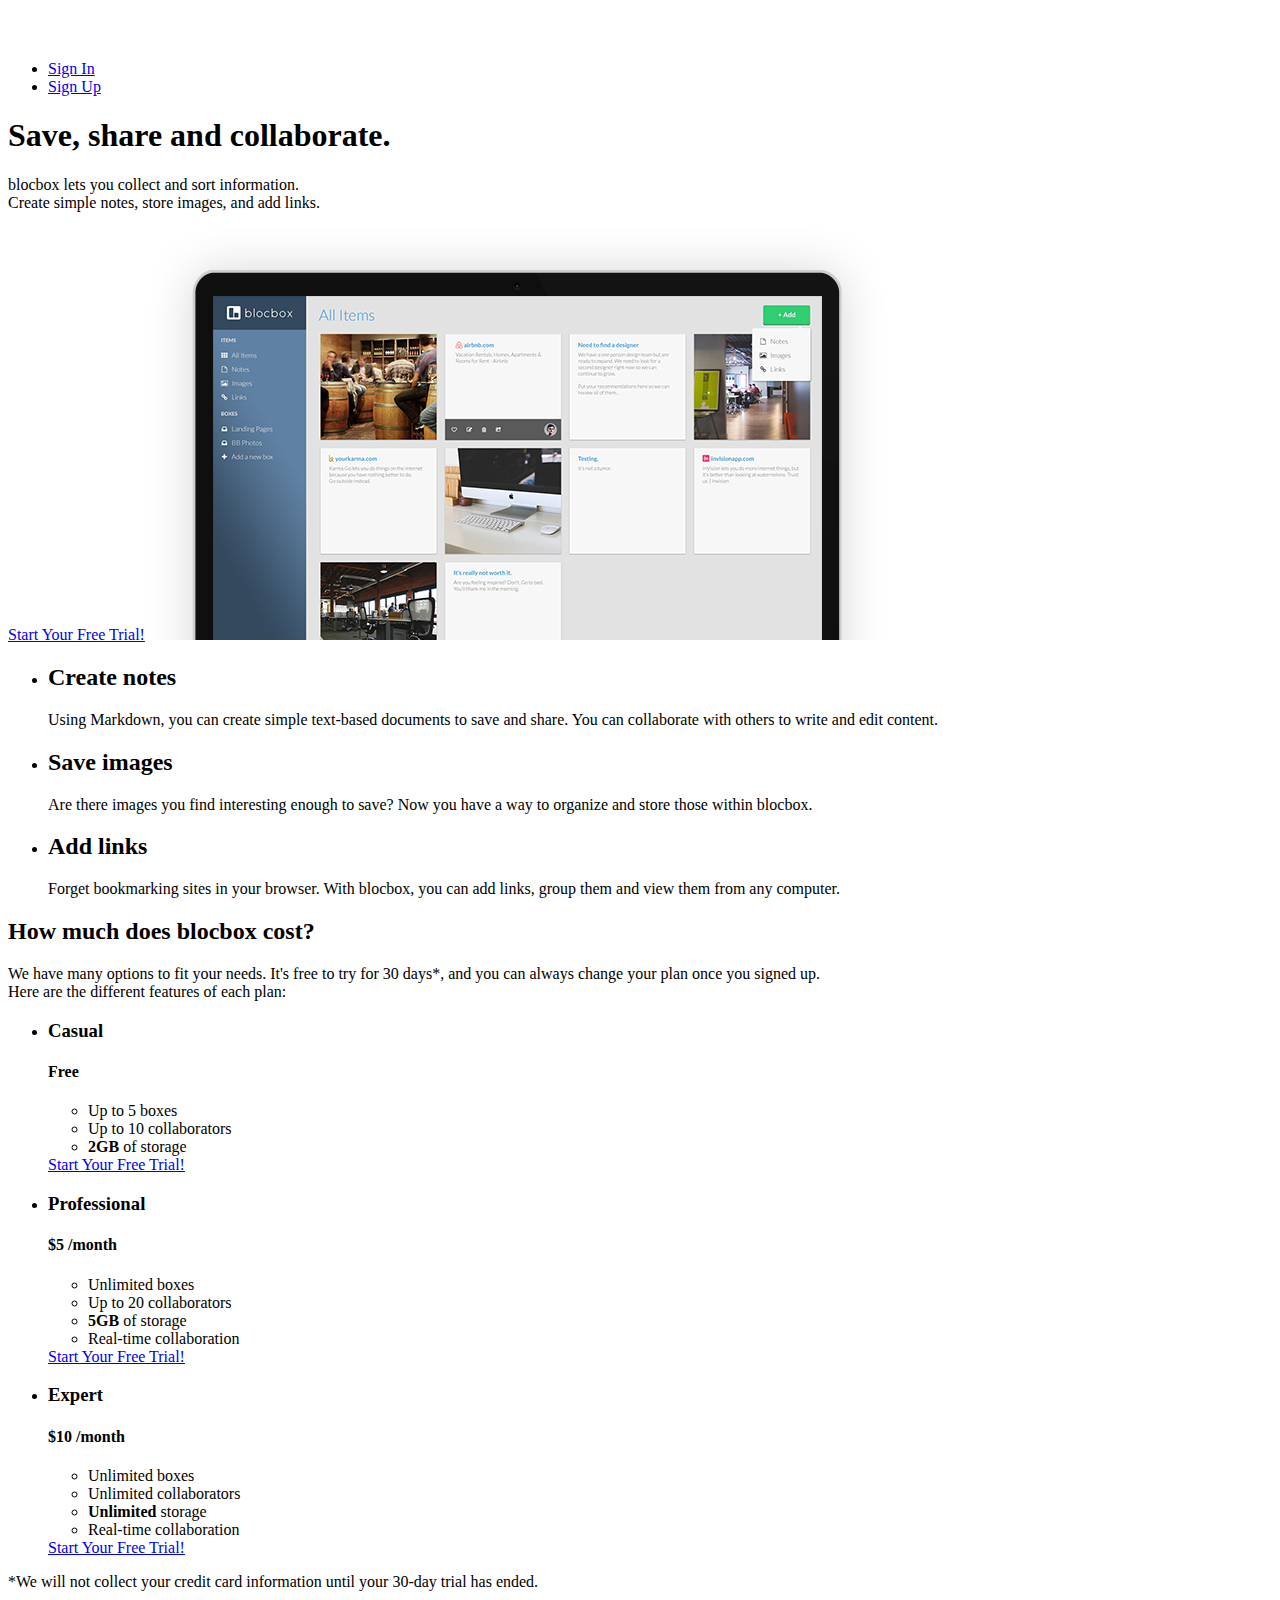
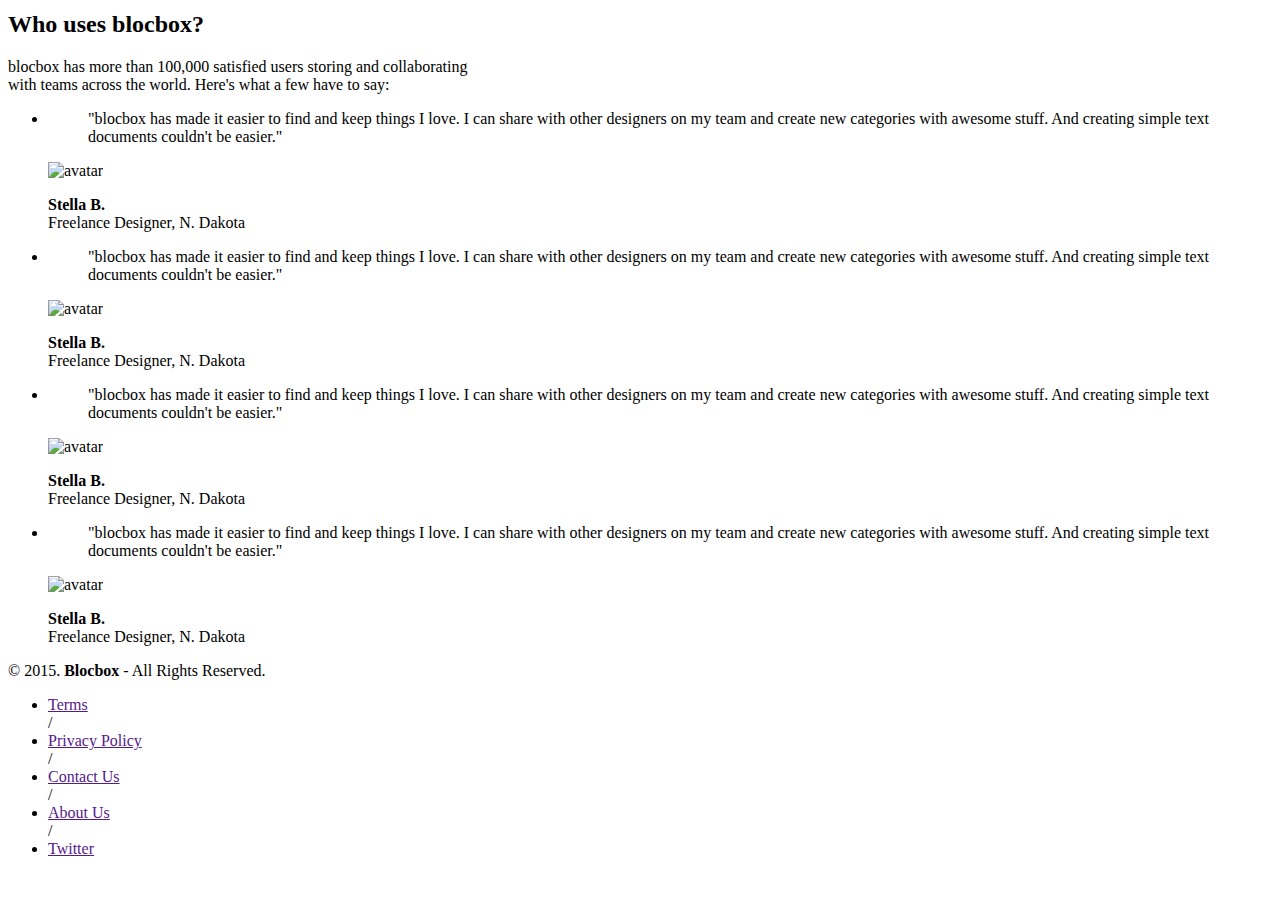
==== index.html @ 65719e4f "Checkpoint-31-completed" ====
<!DOCTYPE html>
 <html lang="en-us">
 <head>
	<meta http-equiv="X-UA-Compatible" content="IE=Edge">
	<meta name="viewport" content="width=device-width, initial-scale=1">
	<meta charset="UTF-8">
	<title>Save, share and collaborate | Blocbox</title>

	<!-- Google Fonts -->
	<link href="https://fonts.googleapis.com/css?family=Lato:300,400,700|Varela+Round" rel="stylesheet">

 </head>
 <body>
  <!-- Hero -->
	<header>
		<nav class="container">
	    	<div class="one-half">
	    		<a href="index.html" class="site-logo"><img src="images/site-logo.png" alt="Blocbox" /></a>
			</div>
			<div class="one-half">
				<ul>
					<li><a href="signin.html">Sign In</a></li>
					<li class="btn-outline"><a href="signup.html">Sign Up</a></li>
				</ul>
			</div>
		</nav>
		<div class="container hero">
			<h1>Save, share and collaborate.</h1>
			<p>blocbox lets you collect and sort information.<br/>Create simple notes, store images, and add links.</p>
			<a href="signup.html" class="btn">Start Your Free Trial!</a>
			<img src="images/dashboard.png" alt="Blocbox" />
		</div>
	</header>
	<main role="main">
	<!-- Benefits -->
	<section class="benefits">
		<ul class="container">
			<li class="one-third">
				<i class="fa fa-file-o"></i>
				<h2>Create notes</h2>
				<p>Using Markdown, you can create simple text-based documents to save and share. You can collaborate with others to write and edit content.</p>
			</li>
			<li class="one-third">
				<i class="fa fa-picture-o"></i>
				<h2>Save images</h2>
				<p>Are there images you find interesting enough to save? Now you have a way to organize and store those within blocbox.</p>
			</li>
			<li class="one-third">
				<i class="fa fa-link"></i>
				<h2>Add links</h2>
				<p>Forget bookmarking sites in your browser. With blocbox, you can add links, group them and view them from any computer.</p>
			</li>
		</ul>
	</section>
	<!-- Pricing -->
	<section class="pricing">
		<div class="container">
			<h2>How much does blocbox cost?</h2>
			<p>We have many options to fit your needs. It's free to try for 30 days*, and you can always change your plan once you signed up. <br/>Here are the different features of each plan:</p>
		</div>
		<ul class="container">
			<li class="one-third">
				<div class="box">
					<h3>Casual</h3>
					<h4>Free</h4>
					<ul>
						<li>Up to 5 boxes</li>
						<li>Up to 10 collaborators</li>
						<li><strong>2GB</strong> of storage</li>
					</ul>
					<a href="signup.html" class="btn">Start Your Free Trial!</a>
				</div>
			</li>
			<li class="one-third">
				<div class="box middle">
					<h3>Professional</h3>
					<h4><span>$</span>5 <span class="month">/month</span></h4>
					<ul>
 						<li>Unlimited boxes</li>
						<li>Up to 20 collaborators</li>
						<li><strong>5GB</strong> of storage</li>
						<li>Real-time collaboration</li>
					</ul>
					<a href="signup.html" class="btn">Start Your Free Trial!</a>
				</div>
			</li>
			<li class="one-third">
				<div class="box">
					<h3>Expert</h3>
					<h4><span>$</span>10 <span class="month">/month</span></h4>
					<ul>
						<li>Unlimited boxes</li>
						<li>Unlimited collaborators</li>
						<li><strong>Unlimited</strong> storage</li>
						<li>Real-time collaboration</li>
					</ul>
					<a href="signup.html" class="btn">Start Your Free Trial!</a>
				</div>
			</li>
		</ul>
		<div class="container">
			<p class="small">*We will not collect your credit card information until your 30-day trial has ended.</p>
		</div>
 	</section>
 	<!-- Testimonials -->
	<section class="testimonials">
		<div class="container">
			<h2>Who uses blocbox?</h2>
			<p>blocbox has more than 100,000 satisfied users storing and collaborating<br/> with teams across the world. Here's what a few have to say:</p>
		</div>
		<ul class="container">
			<li class="one-fourth">
				<blockquote>"blocbox has made it easier to find and keep things I love. I can share with other designers on my team and create new categories with awesome stuff. And creating simple text documents couldn't be easier."
				</blockquote>
				<img src="https://s3.amazonaws.com/uifaces/faces/twitter/jsa/128.jpg" alt="avatar">
				<p class="name"><strong>Stella B.</strong><br/>Freelance Designer, N. Dakota</p>
			</li>
			<li class="one-fourth">
				<blockquote>"blocbox has made it easier to find and keep things I love. I can share with other designers on my team and create new categories with awesome stuff. And creating simple text documents couldn't be easier."
				</blockquote>
				<img src="https://s3.amazonaws.com/uifaces/faces/twitter/jsa/128.jpg" alt="avatar">
				<p class="name"><strong>Stella B.</strong><br/>Freelance Designer, N. Dakota</p>
			</li>
			<li class="one-fourth">
				<blockquote>"blocbox has made it easier to find and keep things I love. I can share with other designers on my team and create new categories with awesome stuff. And creating simple text documents couldn't be easier."
				</blockquote>
				<img src="https://s3.amazonaws.com/uifaces/faces/twitter/jsa/128.jpg" alt="avatar">
				<p class="name"><strong>Stella B.</strong><br/>Freelance Designer, N. Dakota</p>
			</li>
			<li class="one-fourth">
				<blockquote>"blocbox has made it easier to find and keep things I love. I can share with other designers on my team and create new categories with awesome stuff. And creating simple text documents couldn't be easier."
				</blockquote>
				<img src="https://s3.amazonaws.com/uifaces/faces/twitter/jsa/128.jpg" alt="avatar">
				<p class="name"><strong>Stella B.</strong><br/>Freelance Designer, N. Dakota</p>
			</li>
		</ul>
	</section>
 </main>
  <!-- Footer -->
<footer>
	<div class="container footer-nav-block">
		<div class="left-footer-block one-third">
			<p class="copyright-block">&copy; 2015. <strong>Blocbox</strong> - All Rights Reserved.</p>
		</div>
		<nav class="link-block middle-footer-block one-third">
			<ul>
				<li><a href="">Terms</a></li> /
				<li><a href="">Privacy Policy</a></li> /
				<li><a href="">Contact Us</a></li> /
				<li><a href="">About Us</a></li> /
				<li><a href="">Twitter</a></li>
			</ul>
		</nav>
		<div class="right-footer-block one-third">
			<img class="logo" src="images/site-logo.png" alt="Blocbox" />
		</div>
	</div>
</footer>
</body>
</html>
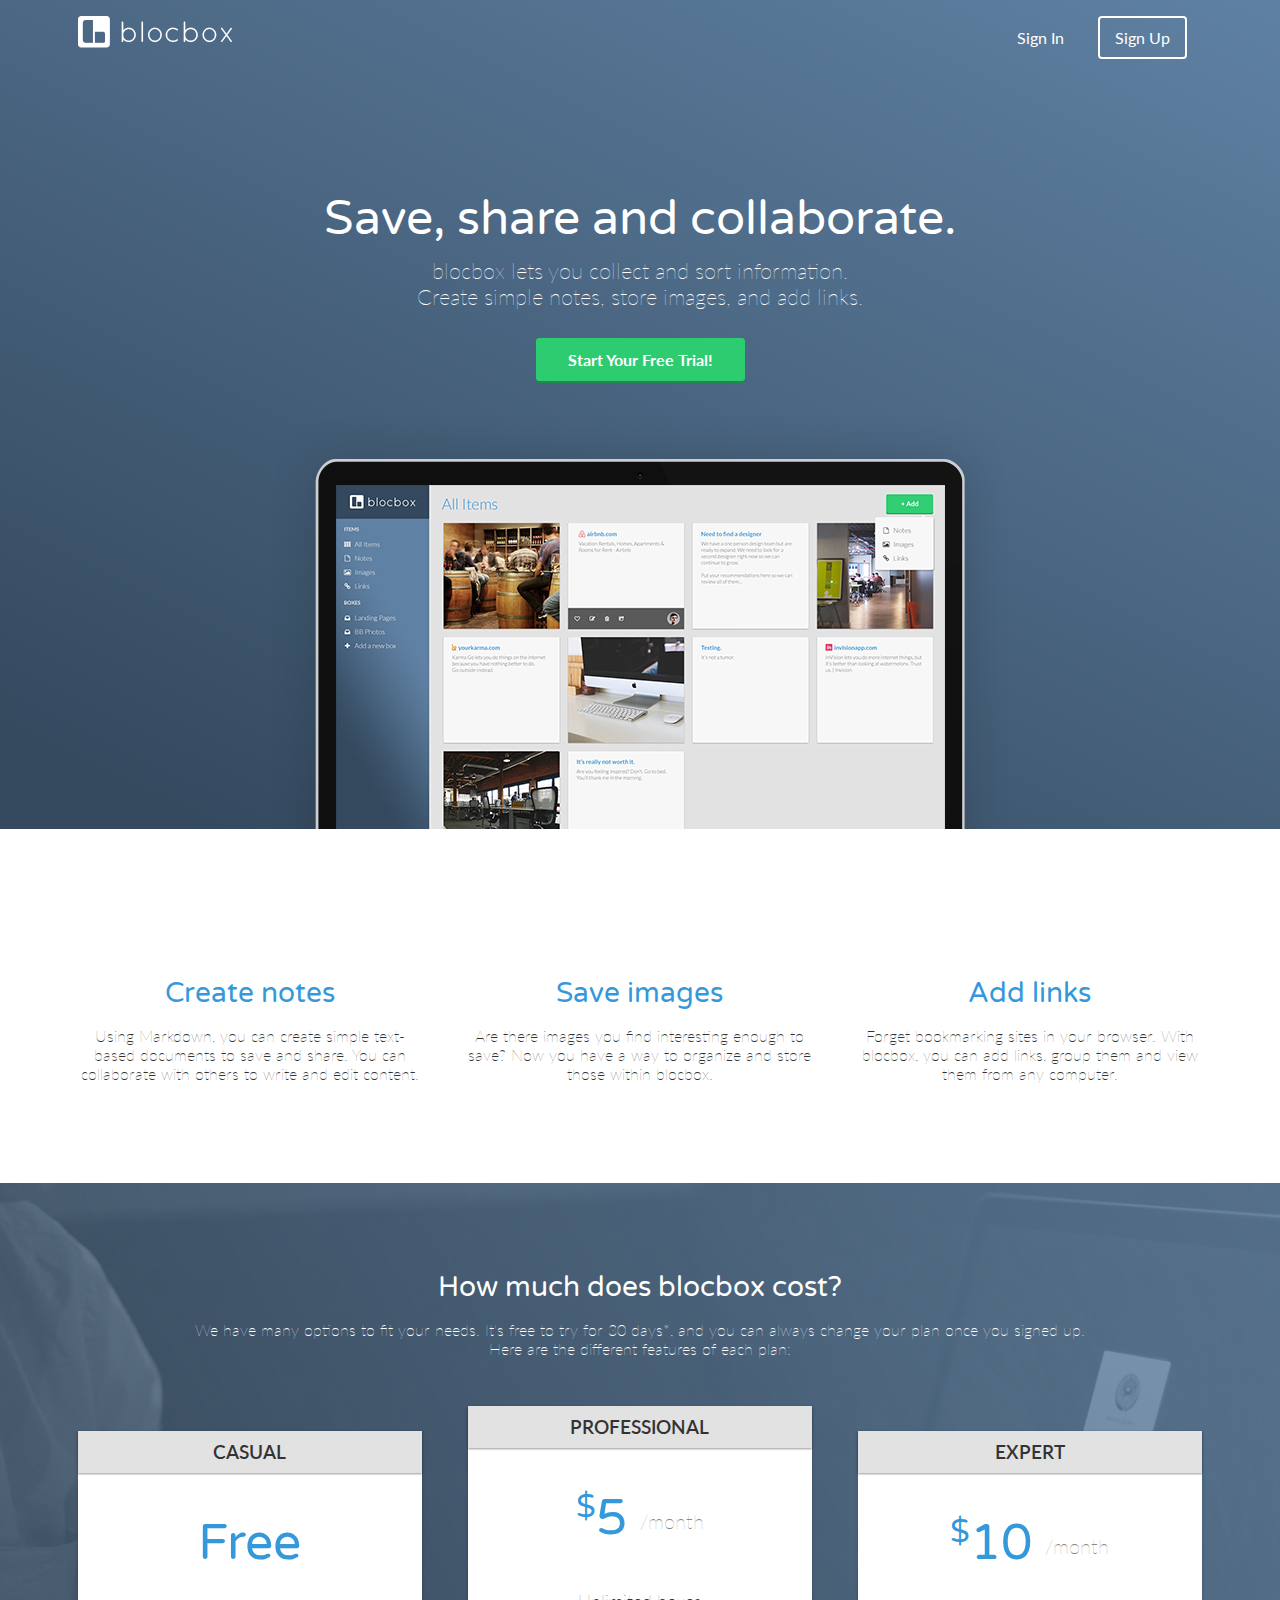
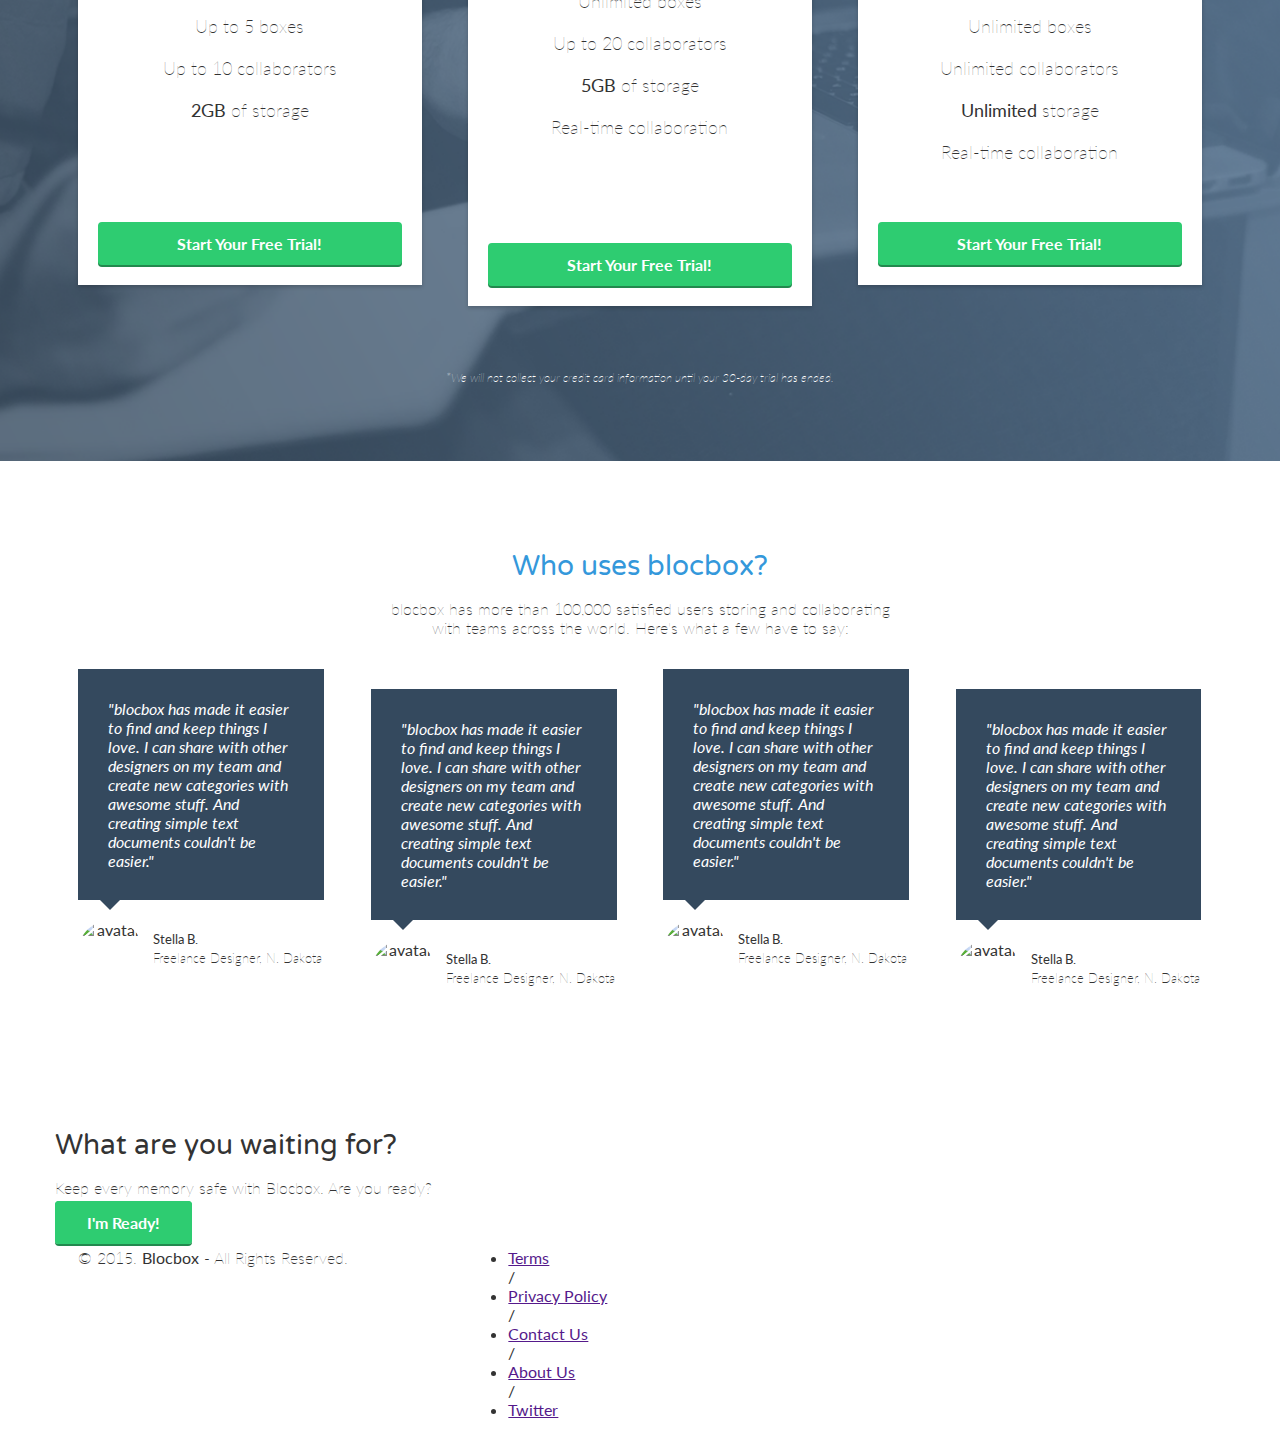
==== commit 48149172: "Assignment-31-completed" ====
--- a/index.html
+++ b/index.html
@@ -8,6 +8,12 @@
 
 	<!-- Google Fonts -->
 	<link href="https://fonts.googleapis.com/css?family=Lato:300,400,700|Varela+Round" rel="stylesheet">
+
+	<!-- CSS -->
+	<link rel="stylesheet" href="css/normalize.css">
+	<link rel="stylesheet" href="css/style.css">
+	<link rel="stylesheet" href="css/font-awesome.css">
+	<link rel="stylesheet" href="css/animate.css">
 
  </head>
  <body>
@@ -25,7 +31,7 @@
 			</div>
 		</nav>
 		<div class="container hero">
-			<h1>Save, share and collaborate.</h1>
+			<h1 class="animated fadeIn">Save, share and collaborate.</h1>
 			<p>blocbox lets you collect and sort information.<br/>Create simple notes, store images, and add links.</p>
 			<a href="signup.html" class="btn">Start Your Free Trial!</a>
 			<img src="images/dashboard.png" alt="Blocbox" />
@@ -115,7 +121,7 @@
 				<img src="https://s3.amazonaws.com/uifaces/faces/twitter/jsa/128.jpg" alt="avatar">
 				<p class="name"><strong>Stella B.</strong><br/>Freelance Designer, N. Dakota</p>
 			</li>
-			<li class="one-fourth">
+			<li class="one-fourth bump">
 				<blockquote>"blocbox has made it easier to find and keep things I love. I can share with other designers on my team and create new categories with awesome stuff. And creating simple text documents couldn't be easier."
 				</blockquote>
 				<img src="https://s3.amazonaws.com/uifaces/faces/twitter/jsa/128.jpg" alt="avatar">
@@ -127,13 +133,21 @@
 				<img src="https://s3.amazonaws.com/uifaces/faces/twitter/jsa/128.jpg" alt="avatar">
 				<p class="name"><strong>Stella B.</strong><br/>Freelance Designer, N. Dakota</p>
 			</li>
-			<li class="one-fourth">
+			<li class="one-fourth bump">
 				<blockquote>"blocbox has made it easier to find and keep things I love. I can share with other designers on my team and create new categories with awesome stuff. And creating simple text documents couldn't be easier."
 				</blockquote>
 				<img src="https://s3.amazonaws.com/uifaces/faces/twitter/jsa/128.jpg" alt="avatar">
 				<p class="name"><strong>Stella B.</strong><br/>Freelance Designer, N. Dakota</p>
 			</li>
 		</ul>
+	</section>
+ 	<!-- Call to Action -->
+	<section class="cta">
+		<div class="container">
+			<h2>What are you waiting for?</h2>
+			<p>Keep every memory safe with Blocbox. Are you ready?</p>
+			<a href="signup.html" class="btn">I'm Ready!</a>
+		</div>
 	</section>
  </main>
   <!-- Footer -->
--- a/css/style.css
+++ b/css/style.css
@@ -0,0 +1,318 @@
+html, body{
+   overflow-x: hidden;
+ }
+
+ body {
+   font-family: "Lato", Helvetica, Arial, sans-serif;
+   color:#333333;
+ }
+
+ h1, h2, h3, h4, h5, h6 {
+   font-family: "Varela Round", Helvetica, Arial, sans-serif;
+ }
+
+ h2 {
+   font-size:28px;
+   font-weight: normal;
+   margin-bottom: 5px;
+ }
+
+ p {
+   font-size:16px;
+   line-height: 19px;
+   font-weight: 100;
+ }
+
+ /* GRID */
+ .container {
+   margin-right: auto;
+   margin-left: auto;
+   padding-left: 15px;
+   padding-right: 15px;
+   position: relative;
+ }
+ .container:before,
+ .container:after {
+   content: " ";
+   display: table;
+ }
+ .container:after {
+   clear: both;
+ }
+ .one-half, .one-third, .one-fourth {
+   width:96%;
+   float:left;
+   position:relative;
+   min-height: 1px;
+   margin:0 2% 20px;
+ }
+
+@media (min-width: 768px) {
+   .container {
+     width: 750px;
+   }
+ }
+
+@media (min-width: 992px) {
+   .container {
+     width: 970px;
+   }
+   .one-half {
+     width:46%;
+   }
+   .one-third {
+     width:29.33333%;
+   }
+   .one-fourth {
+     width:21%;
+   }
+ }
+
+ @media (min-width: 1200px) {
+   .container {
+     width: 1170px;
+   }
+ }
+
+ @media (min-width: 1900px) {
+   .container {
+     width: 1870px;
+   }
+   header .hero h1 {
+   font-size:52px;
+   }
+   header .hero p {
+   font-size:24px;
+   line-height: 28px;
+   }
+ }
+
+
+  /* HEADER */
+ header {
+   color:#FFFFFF;
+   background: #34495E;
+   background-image: linear-gradient(206deg, #5F81A3 0%, #34495E 94%);
+ }
+ header nav {
+   padding:1em 0;
+ }
+ header nav ul {
+   display:inline;
+   text-align: right;
+   float:right;
+   margin:0;
+ }
+ header nav ul > li {
+   list-style-type: none;
+   display: inline-block;
+   margin:0 15px;
+ }
+ header nav ul > li.btn-outline {
+   padding:10px 15px;
+   border:2px solid #FFFFFF;
+   border-radius: 4px;
+ }
+ header nav ul > li.btn-outline:hover {
+   background:#FFFFFF;
+ }
+ header nav ul > li > a {
+   color:#FFFFFF;
+   text-decoration: none;
+ }
+ header nav ul > li.btn-outline:hover > a {
+   color:#34495E;
+ }
+
+ header .hero {
+   text-align: center;
+   display:block;
+   position: relative;
+ }
+ header .hero h1 {
+   font-size:48px;
+   font-weight: normal;
+   margin:95px 0 0;
+ }
+ header .hero p {
+   font-size: 22px;
+   line-height: 26px;
+   font-weight: 100;
+   margin:10px 0 40px;
+ }
+ header .hero img {
+   display: block;
+   margin:3em auto 0;
+ }
+
+  /* BUTTONS */
+ .btn {
+   border-radius: 4px;
+   color:#FFFFFF;
+   font-weight: 700;
+   text-decoration: none;
+   padding:10px 30px;
+   background: #2ECC71;
+   border: 2px solid #2ECC71;
+   box-shadow: 0px 2px 0px 0px #22894E;
+ }
+
+ /* BENEFITS */
+ .benefits {
+   text-align: center;
+   display:block;
+   position:relative;
+ }
+ .benefits ul {
+   margin: 0 auto;
+   padding:4em 0;
+ }
+ .benefits ul li {
+   list-style-type: none;
+   display: inline-block;
+ }
+ .benefits i {
+   color:#3498DB;
+   font-size:60px;
+   margin:0;
+   vertical-align: middle;
+ }
+ .benefits h2 {
+   color:#3498DB;
+ }
+
+  /* PRICING */
+ .pricing {
+   background: #34495E url("../images/background.png") top center no-repeat;
+   background: url("../images/background.png") top center no-repeat, linear-gradient(206deg, #5F81A3 0%, #34495E 94%);
+   background-size:cover;
+   text-align: center;
+   padding:4em 0;
+ }
+ .pricing h2, .pricing p {
+   color:#FFFFFF;
+ }
+ .pricing ul {
+   margin:0 auto;
+   padding:2em 0;
+ }
+ .pricing ul li {
+   list-style-type: none;
+ }
+
+ .box {
+   padding:0 15px 15px;
+   background: #FFFFFF;
+   box-shadow: 0px 2px 4px 0px rgba(0,0,0,0.20);
+   min-height: 439px;
+   position: relative;
+   margin-top: 25px;
+ }
+ .box.middle {
+   min-height: 485px;
+   margin-top:0px;
+ }
+ .box h3 {
+   font-family: "Lato", Helvetica, Arial, sans-serif;
+   font-weight: 600;
+   text-transform: uppercase;
+   background: #E2E2E2;
+   box-shadow: 0px 1px 2px 0px rgba(0,0,0,0.40);
+   left:0;
+   right:0;
+   top:0;
+   text-align: center;
+   margin:0 -15px 40px;
+   padding:10px 0;
+ }
+
+ .box h4 {
+   font-size:50px;
+   font-weight: normal;
+   margin:40px 0 10px;
+   color:#3498DB;
+ }
+ .box h4 span {
+   font-size:32px;
+   vertical-align: top;
+ }
+ .box h4 span.month {
+   font-family: "Lato", Helvetica, Arial, sans-serif;
+   font-weight: 100;
+   color:#888888;
+   font-size:20px;
+   vertical-align: middle;
+ }
+ .box ul li {
+   font-size:18px;
+   margin-bottom:20px;
+   font-weight: 100;
+ }
+
+ .box .btn {
+   position:absolute;
+   bottom:20px;
+   left:20px;
+   right:20px;
+ }
+ .small {
+   font-size: 12px;
+   color: #FEFEFE;
+   line-height: 15px;
+   font-style:italic;
+ }
+
+  /* TESTIMONIALS */
+ .testimonials {
+   padding:4em 0;
+   text-align: center;
+ }
+ .testimonials h2 {
+   color:#3498DB;
+ }
+ .testimonials ul li {
+   list-style-type: none;
+ }
+ .testimonials blockquote {
+   color:#FFFFFF;
+   text-align: left;
+   font-style: italic;
+   background:#34495E;
+   position: relative;
+   padding:30px;
+   width:auto;
+   margin:0;
+ }
+ .testimonials blockquote:after {
+   top: 100%;
+   left: 13%;
+   border: solid transparent;
+   content: " ";
+   height: 0;
+   width: 0;
+   position: absolute;
+   pointer-events: none;
+   border-top-color: #34495E;
+   border-width: 10px;
+   margin-left: -10px;
+ }
+
+ .testimonials img {
+   height: 65px;
+   width: 65px;
+   border-radius:50%;
+   float: left;
+   display: inline-block;
+   margin:20px 10px 0 0;
+ }
+ .testimonials p.name {
+   float: left;
+   display: inline-block;
+   text-align: left;
+   font-size:13px;
+   margin-top: 30px;
+ }
+
+ .testimonials li:nth-child(even) {
+   margin-top:20px;
+ }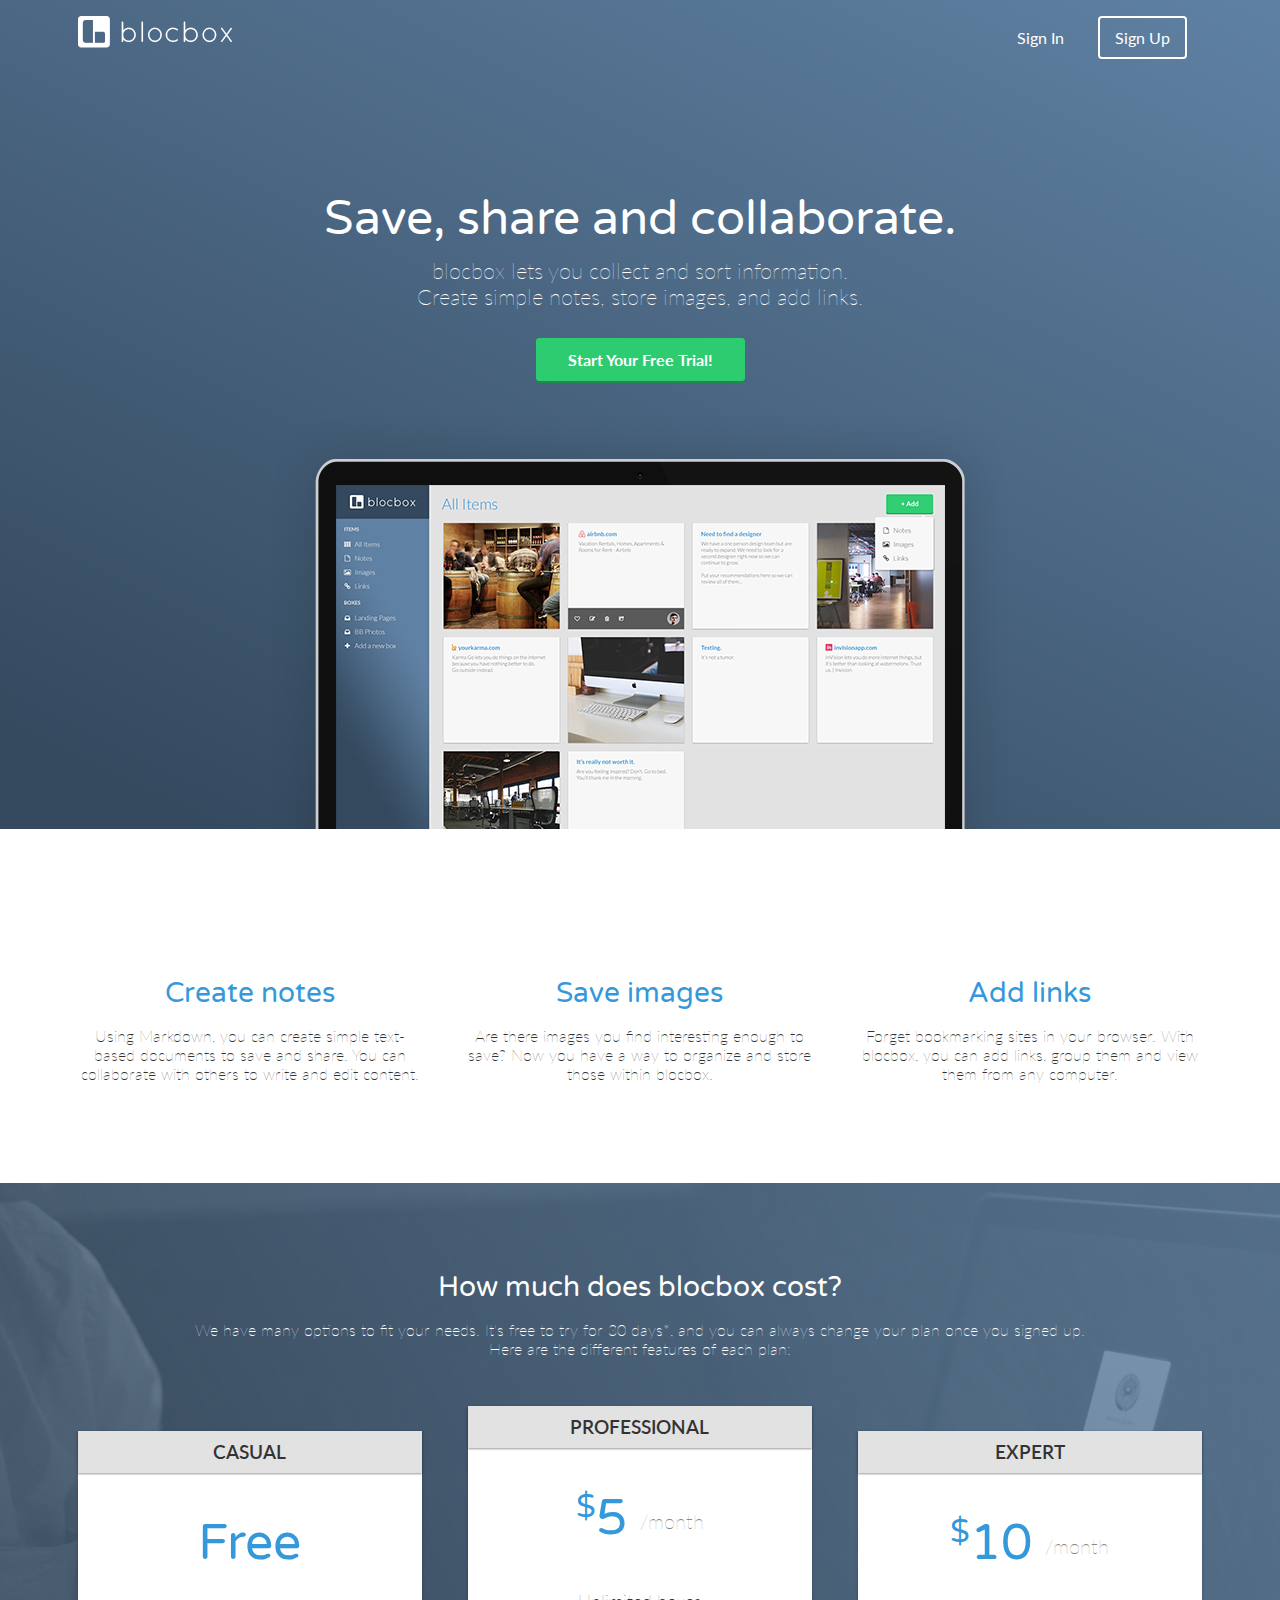
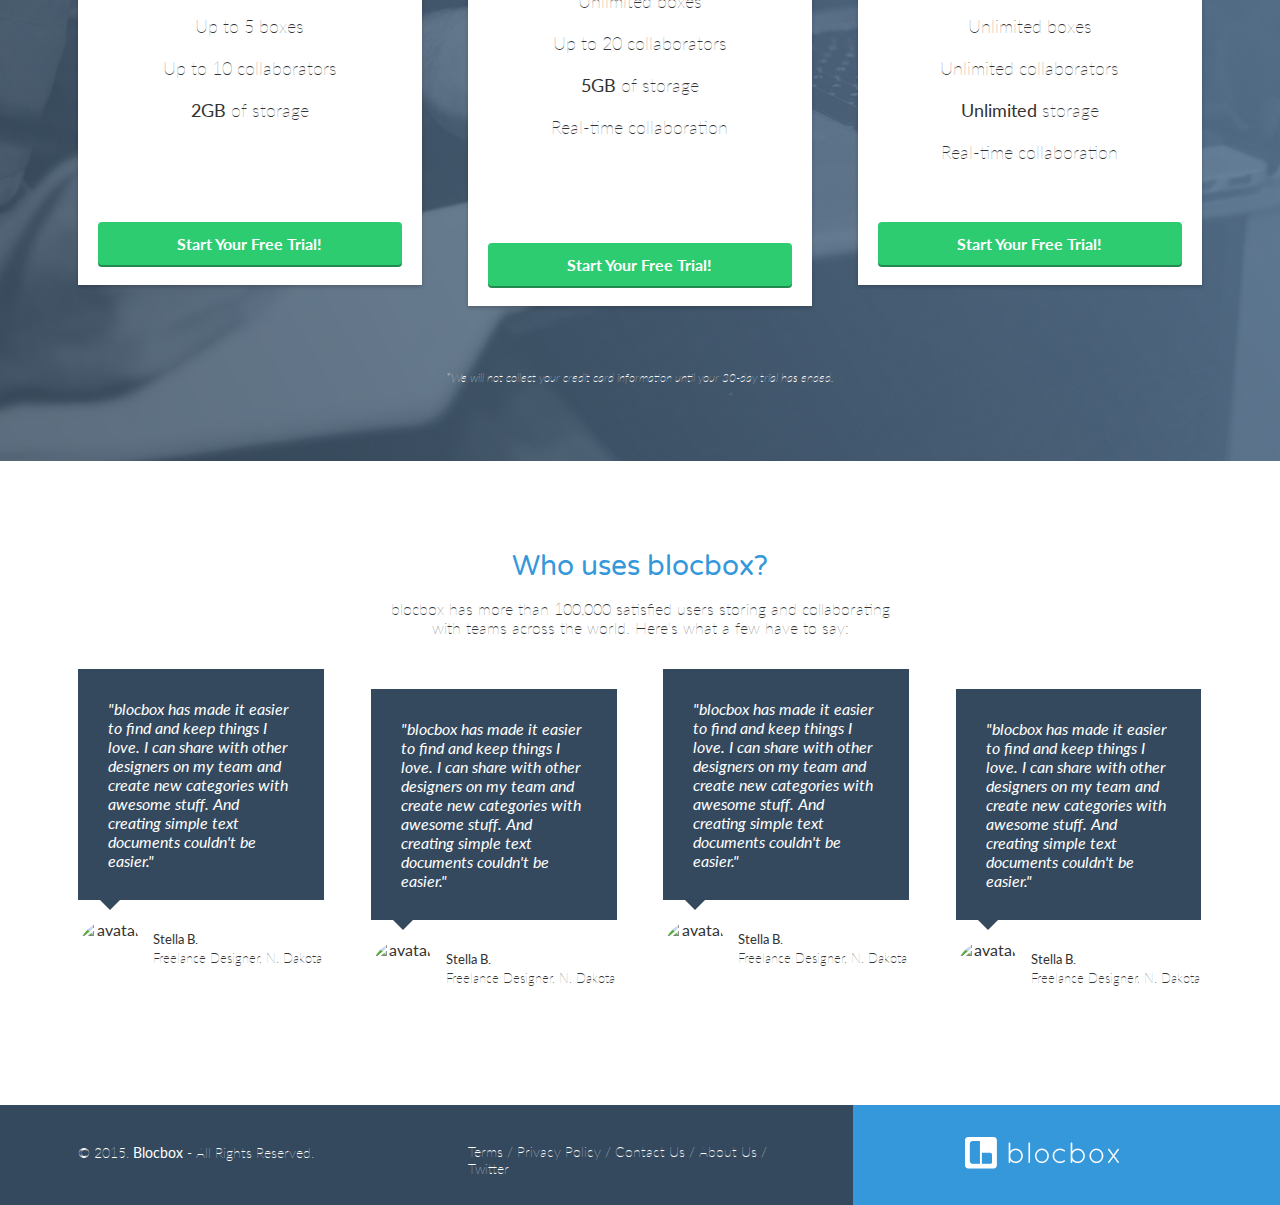
==== commit e4db15ab: "Checkpoint-32-completed" ====
--- a/index.html
+++ b/index.html
@@ -121,7 +121,7 @@
 				<img src="https://s3.amazonaws.com/uifaces/faces/twitter/jsa/128.jpg" alt="avatar">
 				<p class="name"><strong>Stella B.</strong><br/>Freelance Designer, N. Dakota</p>
 			</li>
-			<li class="one-fourth bump">
+			<li class="one-fourth">
 				<blockquote>"blocbox has made it easier to find and keep things I love. I can share with other designers on my team and create new categories with awesome stuff. And creating simple text documents couldn't be easier."
 				</blockquote>
 				<img src="https://s3.amazonaws.com/uifaces/faces/twitter/jsa/128.jpg" alt="avatar">
@@ -133,7 +133,7 @@
 				<img src="https://s3.amazonaws.com/uifaces/faces/twitter/jsa/128.jpg" alt="avatar">
 				<p class="name"><strong>Stella B.</strong><br/>Freelance Designer, N. Dakota</p>
 			</li>
-			<li class="one-fourth bump">
+			<li class="one-fourth">
 				<blockquote>"blocbox has made it easier to find and keep things I love. I can share with other designers on my team and create new categories with awesome stuff. And creating simple text documents couldn't be easier."
 				</blockquote>
 				<img src="https://s3.amazonaws.com/uifaces/faces/twitter/jsa/128.jpg" alt="avatar">
@@ -141,15 +141,7 @@
 			</li>
 		</ul>
 	</section>
- 	<!-- Call to Action -->
-	<section class="cta">
-		<div class="container">
-			<h2>What are you waiting for?</h2>
-			<p>Keep every memory safe with Blocbox. Are you ready?</p>
-			<a href="signup.html" class="btn">I'm Ready!</a>
-		</div>
-	</section>
- </main>
+</main>
   <!-- Footer -->
 <footer>
 	<div class="container footer-nav-block">
--- a/css/style.css
+++ b/css/style.css
@@ -315,4 +315,57 @@
 
  .testimonials li:nth-child(even) {
    margin-top:20px;
+ }
+
+ /* FOOTER */
+ footer {
+   background-color: #34495E;
+   background-image: linear-gradient(to top,
+      #3498DB 0%, #3498DB 50%, #34495E 50%, #34495E 100%);
+   color: #FFFFFF;
+   height: 150px;
+   position: relative;
+   overflow: hidden;
+   z-index: 0;
+ }
+ footer p, footer nav ul {
+   font-size:14px;
+   font-weight:100;
+   text-align: center;
+   margin: 10px auto 0;
+ }
+ footer nav ul li {
+   list-style-type: none;
+   display: inline;
+ }
+ footer nav ul li a {
+   color:#FFFFFF;
+   text-decoration: none;
+ }
+ footer .right-footer-block {
+   background-color: transparent;
+ }
+ footer .logo{
+   padding: 2.35em 0;
+   margin: 0 auto;
+   display: block;
+ }
+
+ @media (min-width: 992px){
+   footer{
+     background-color: #3498DB;
+     background-image: linear-gradient(to left,
+        #3498DB 0%, #3498DB 33.33337%, #34495E 33.33337%, #34495E 100%);
+     height: 100px;
+   }
+   footer p, footer nav ul{
+     padding: 2em 0;
+     text-align: left;
+   }
+   footer .right-footer-block {
+     background-color: #3498DB;
+   }
+   footer .logo{
+     padding: 2em 0 2em 1.5em;
+   }
  }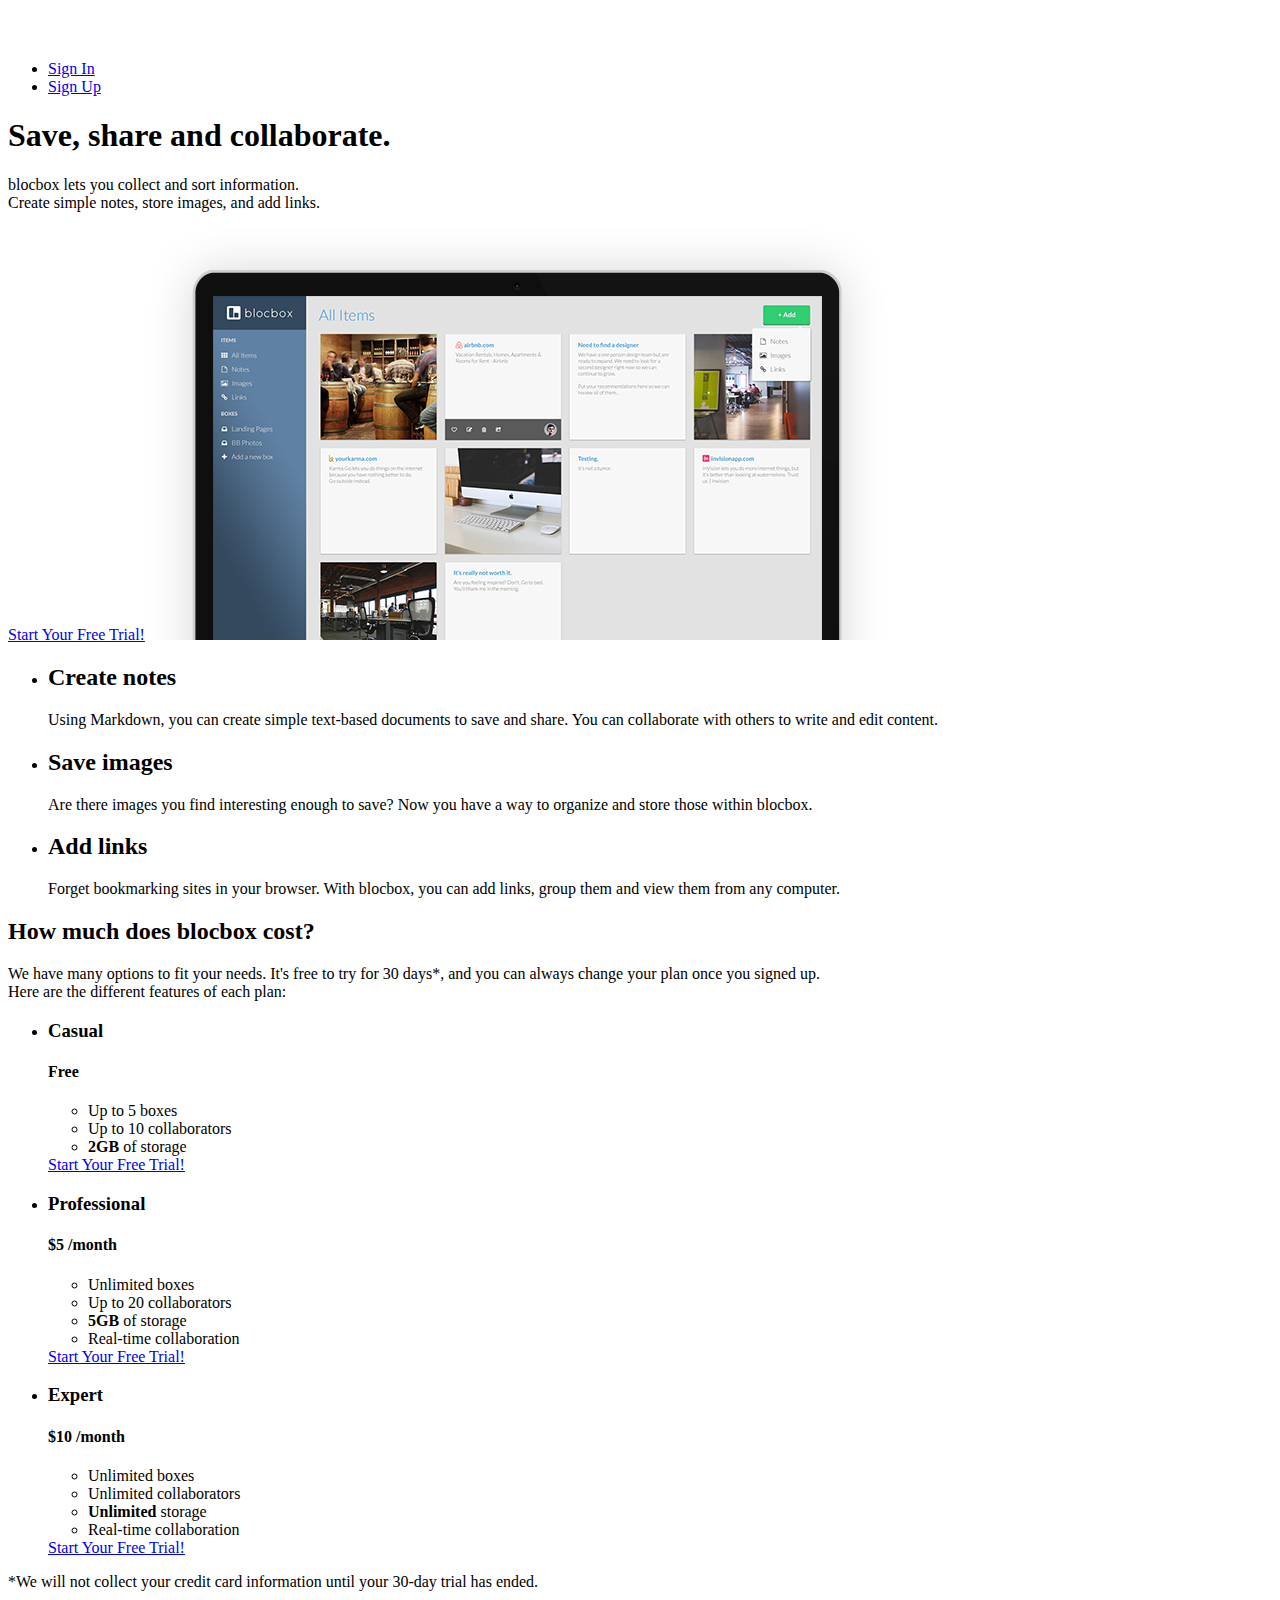
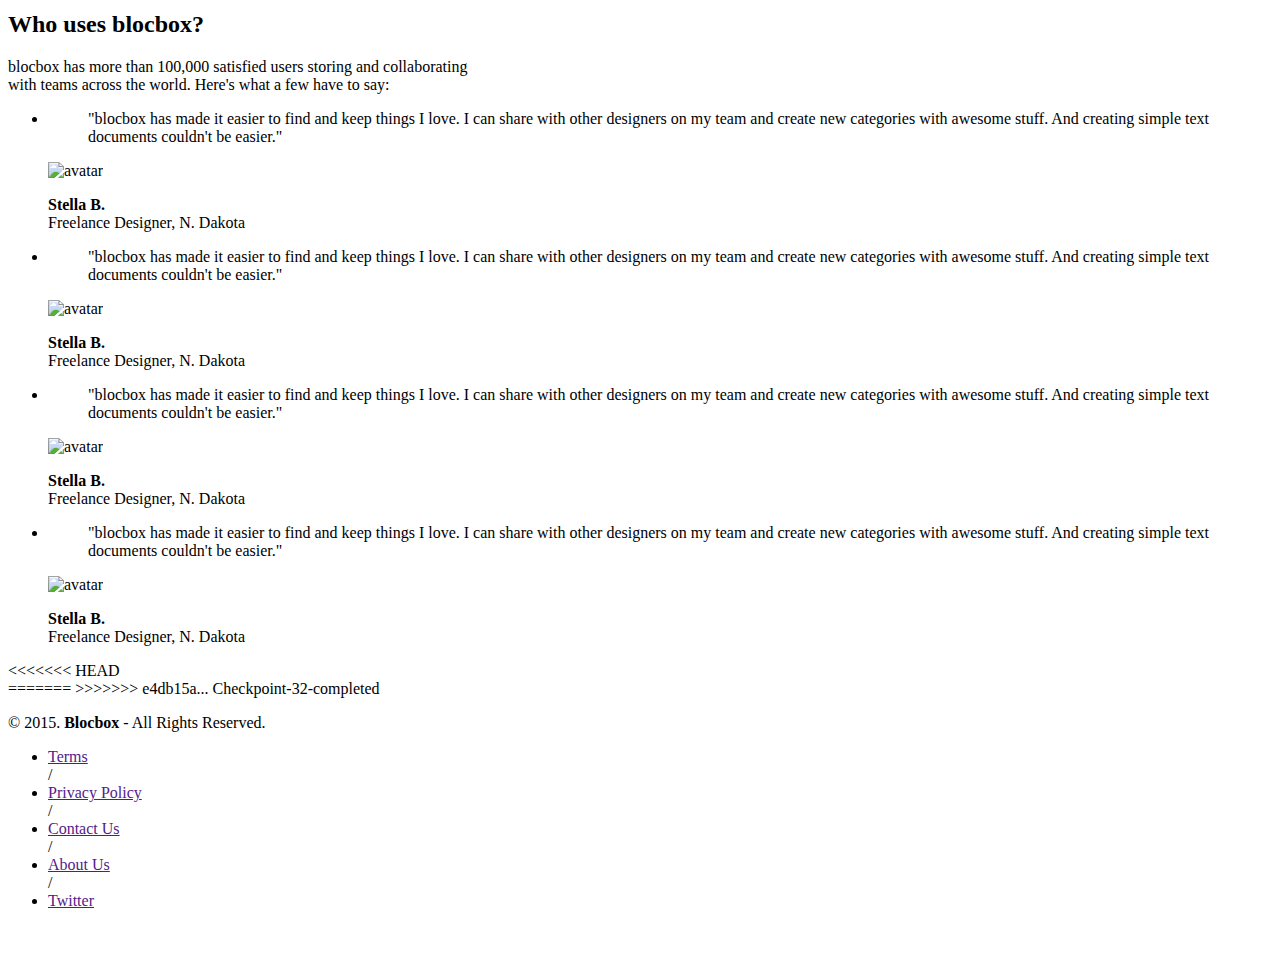
==== commit e7e9d451: "Fixing some cherry picking issue" ====
--- a/index.html
+++ b/index.html
@@ -8,12 +8,6 @@
 
 	<!-- Google Fonts -->
 	<link href="https://fonts.googleapis.com/css?family=Lato:300,400,700|Varela+Round" rel="stylesheet">
-
-	<!-- CSS -->
-	<link rel="stylesheet" href="css/normalize.css">
-	<link rel="stylesheet" href="css/style.css">
-	<link rel="stylesheet" href="css/font-awesome.css">
-	<link rel="stylesheet" href="css/animate.css">
 
  </head>
  <body>
@@ -31,7 +25,7 @@
 			</div>
 		</nav>
 		<div class="container hero">
-			<h1 class="animated fadeIn">Save, share and collaborate.</h1>
+			<h1>Save, share and collaborate.</h1>
 			<p>blocbox lets you collect and sort information.<br/>Create simple notes, store images, and add links.</p>
 			<a href="signup.html" class="btn">Start Your Free Trial!</a>
 			<img src="images/dashboard.png" alt="Blocbox" />
@@ -141,7 +135,11 @@
 			</li>
 		</ul>
 	</section>
+<<<<<<< HEAD
+ </main>
+=======
 </main>
+>>>>>>> e4db15a... Checkpoint-32-completed
   <!-- Footer -->
 <footer>
 	<div class="container footer-nav-block">
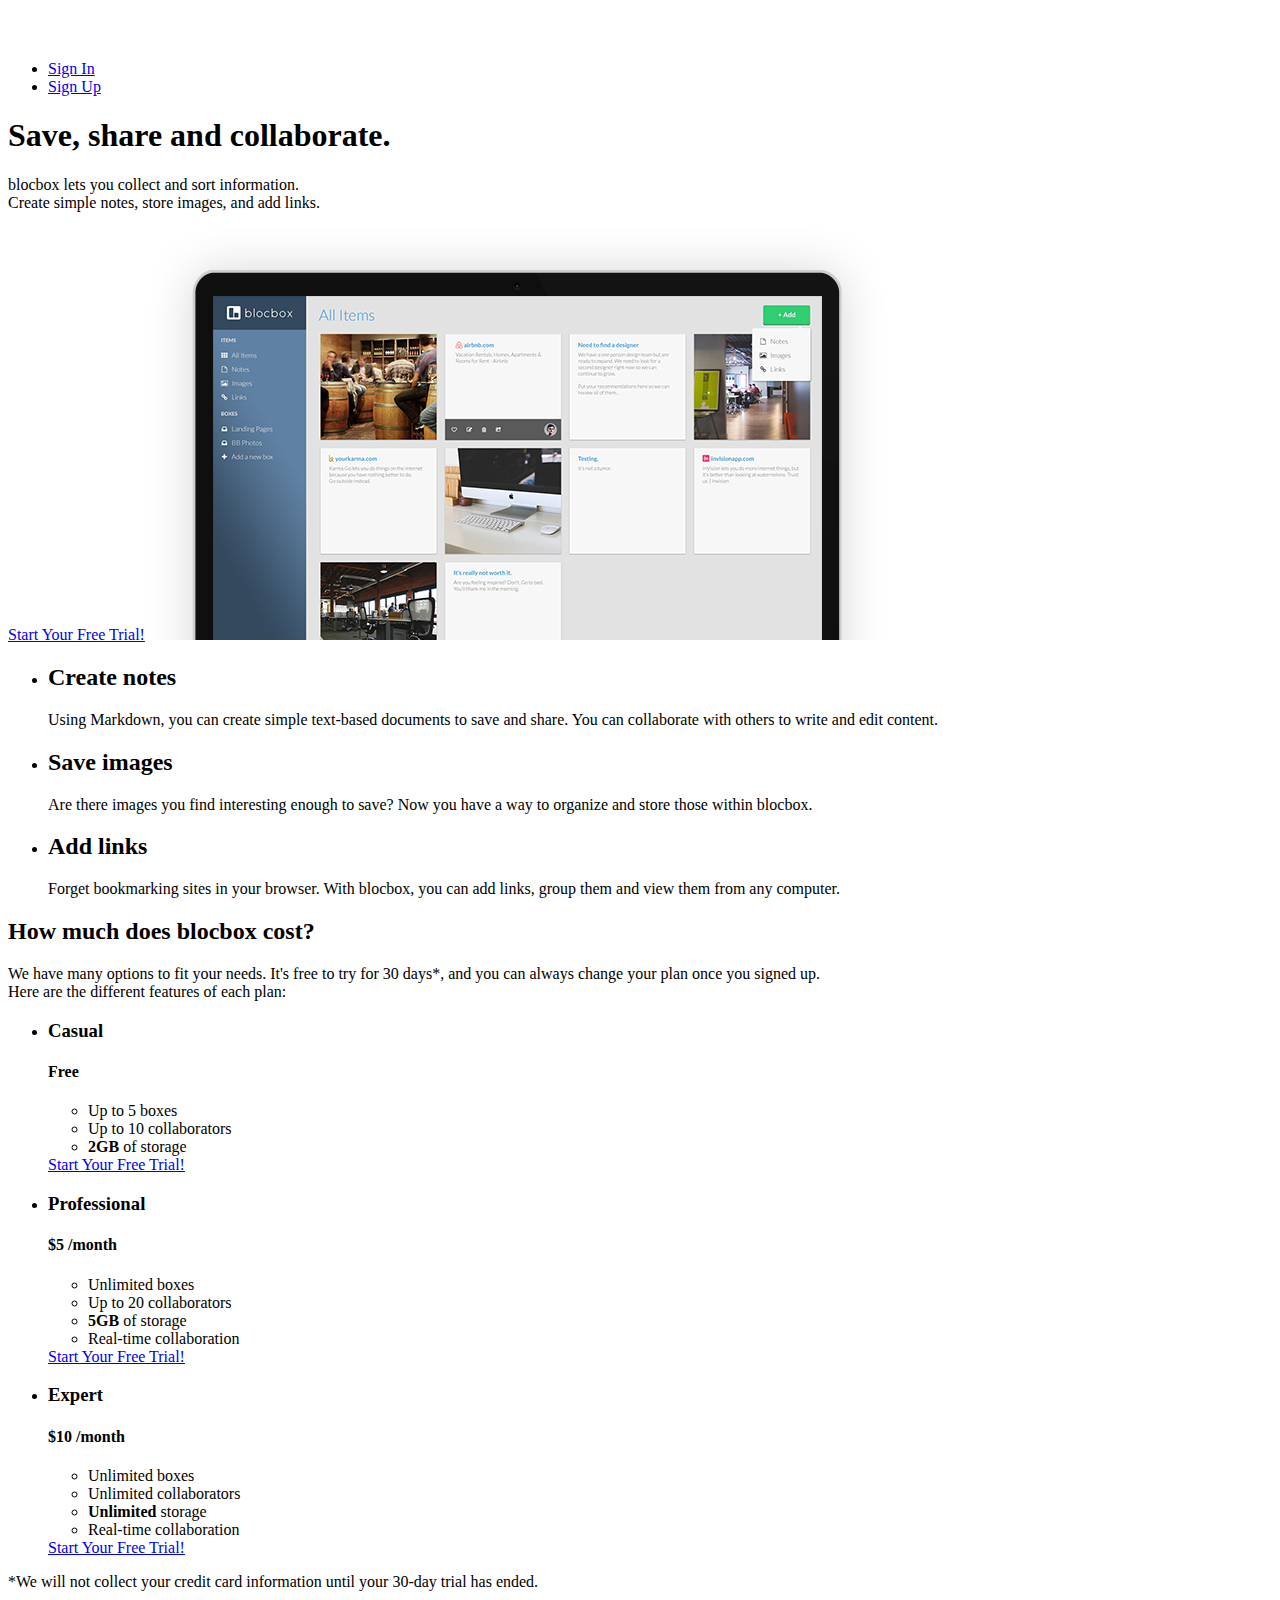
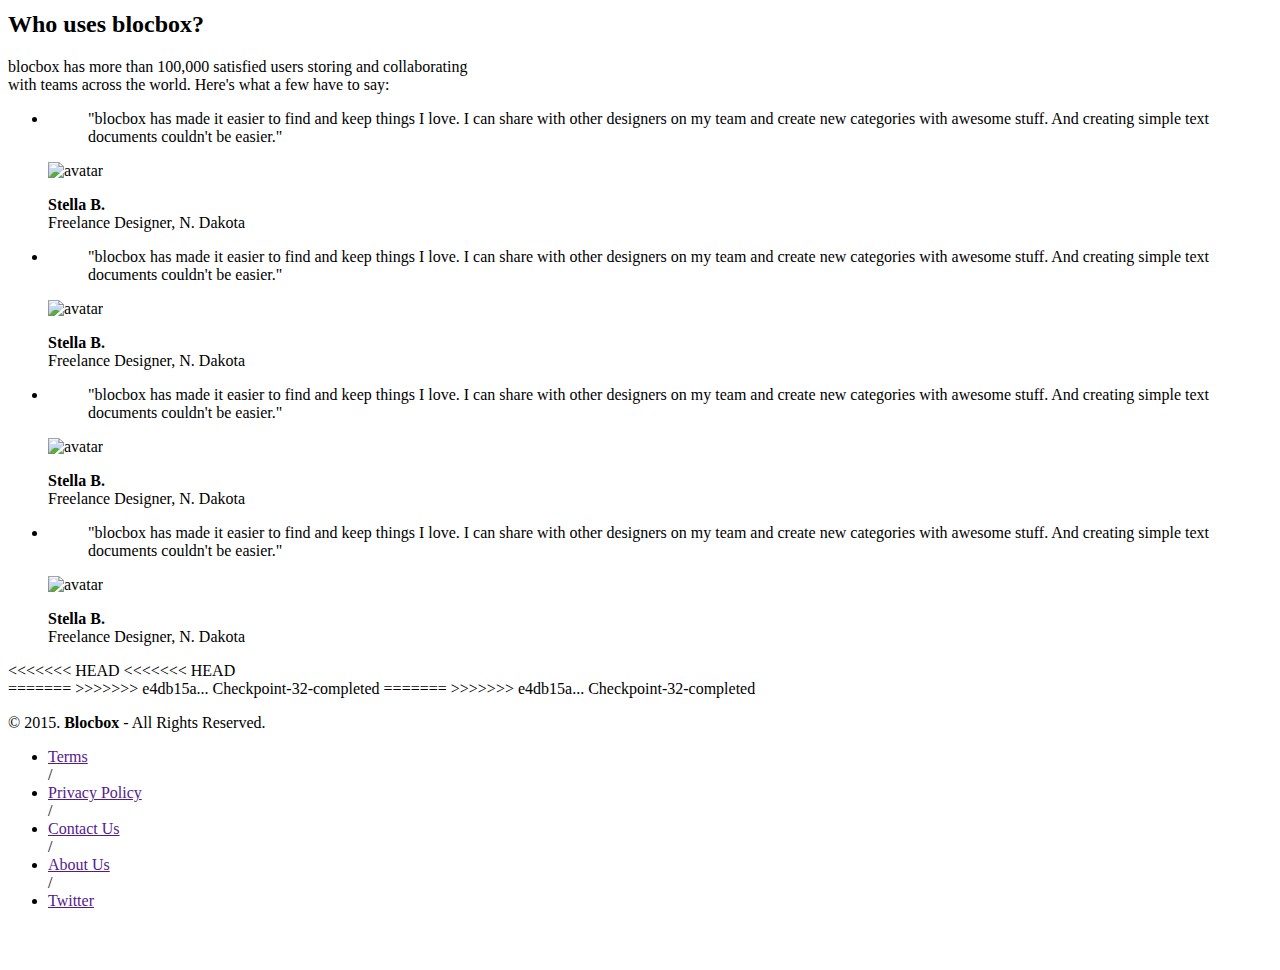
==== commit 22d38266: "Checkpoint-32-completed" ====
--- a/index.html
+++ b/index.html
@@ -136,7 +136,11 @@
 		</ul>
 	</section>
 <<<<<<< HEAD
+<<<<<<< HEAD
  </main>
+=======
+</main>
+>>>>>>> e4db15a... Checkpoint-32-completed
 =======
 </main>
 >>>>>>> e4db15a... Checkpoint-32-completed
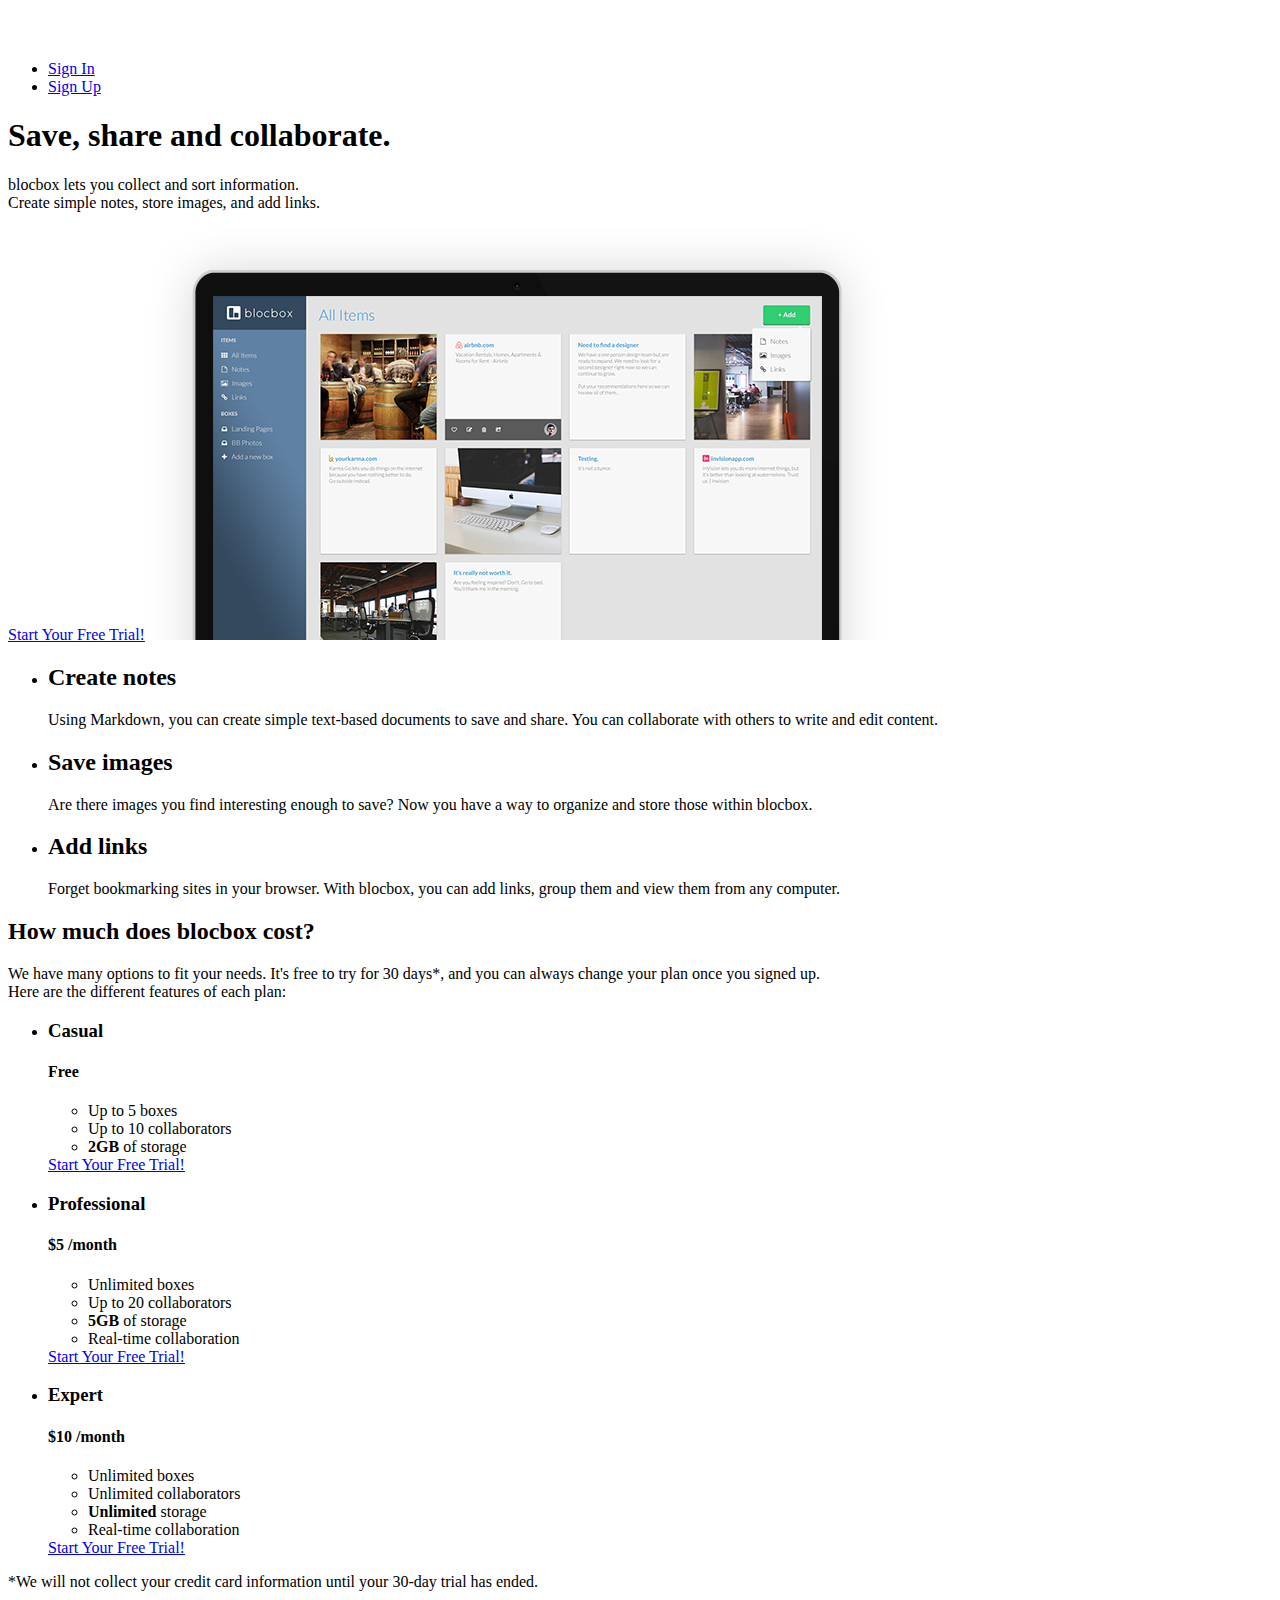
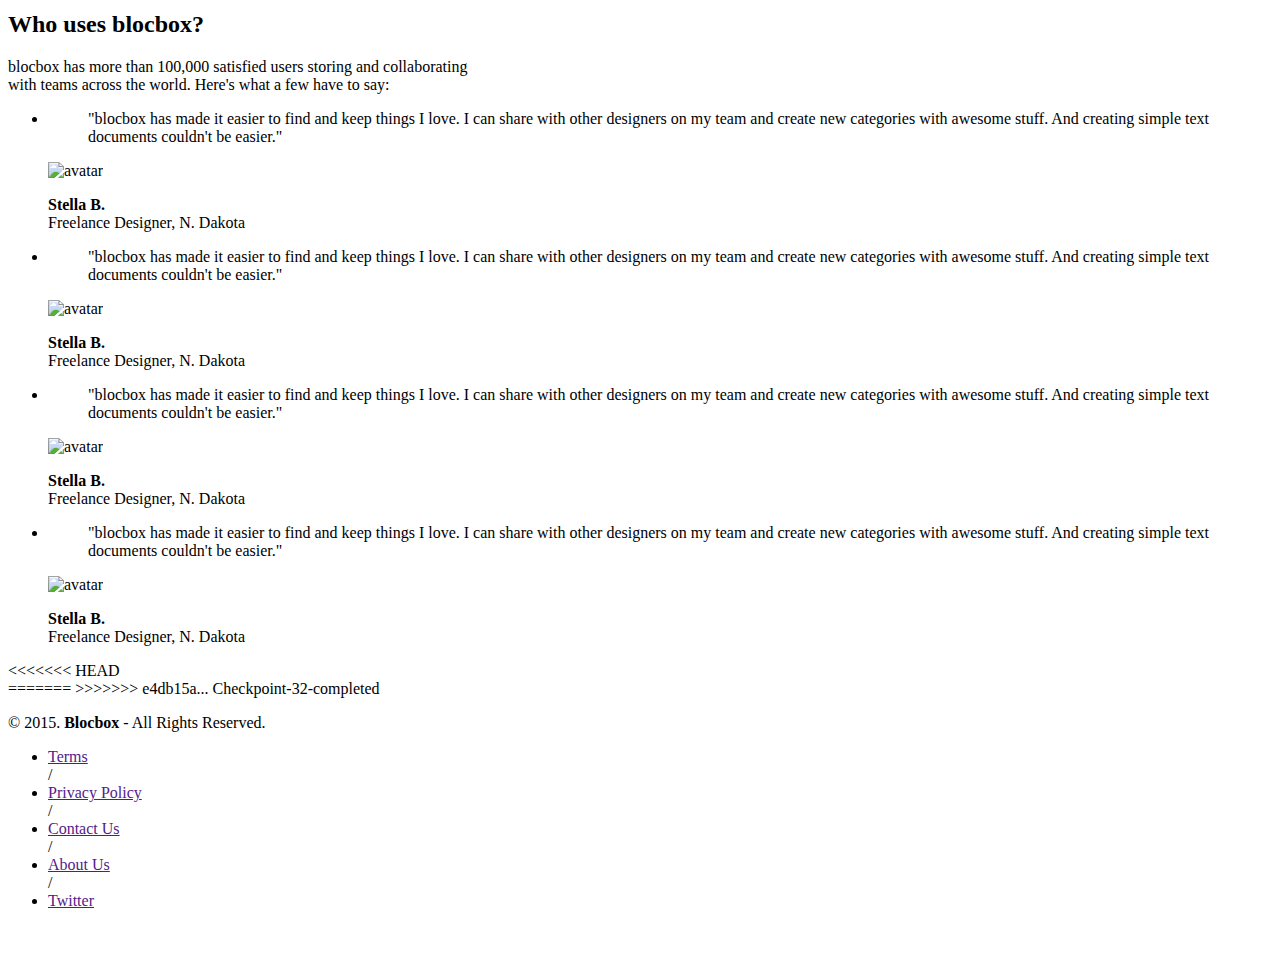
==== commit 44bb6aa0: "Checkpoint-33-completed" ====
--- a/index.html
+++ b/index.html
@@ -136,11 +136,7 @@
 		</ul>
 	</section>
 <<<<<<< HEAD
-<<<<<<< HEAD
  </main>
-=======
-</main>
->>>>>>> e4db15a... Checkpoint-32-completed
 =======
 </main>
 >>>>>>> e4db15a... Checkpoint-32-completed
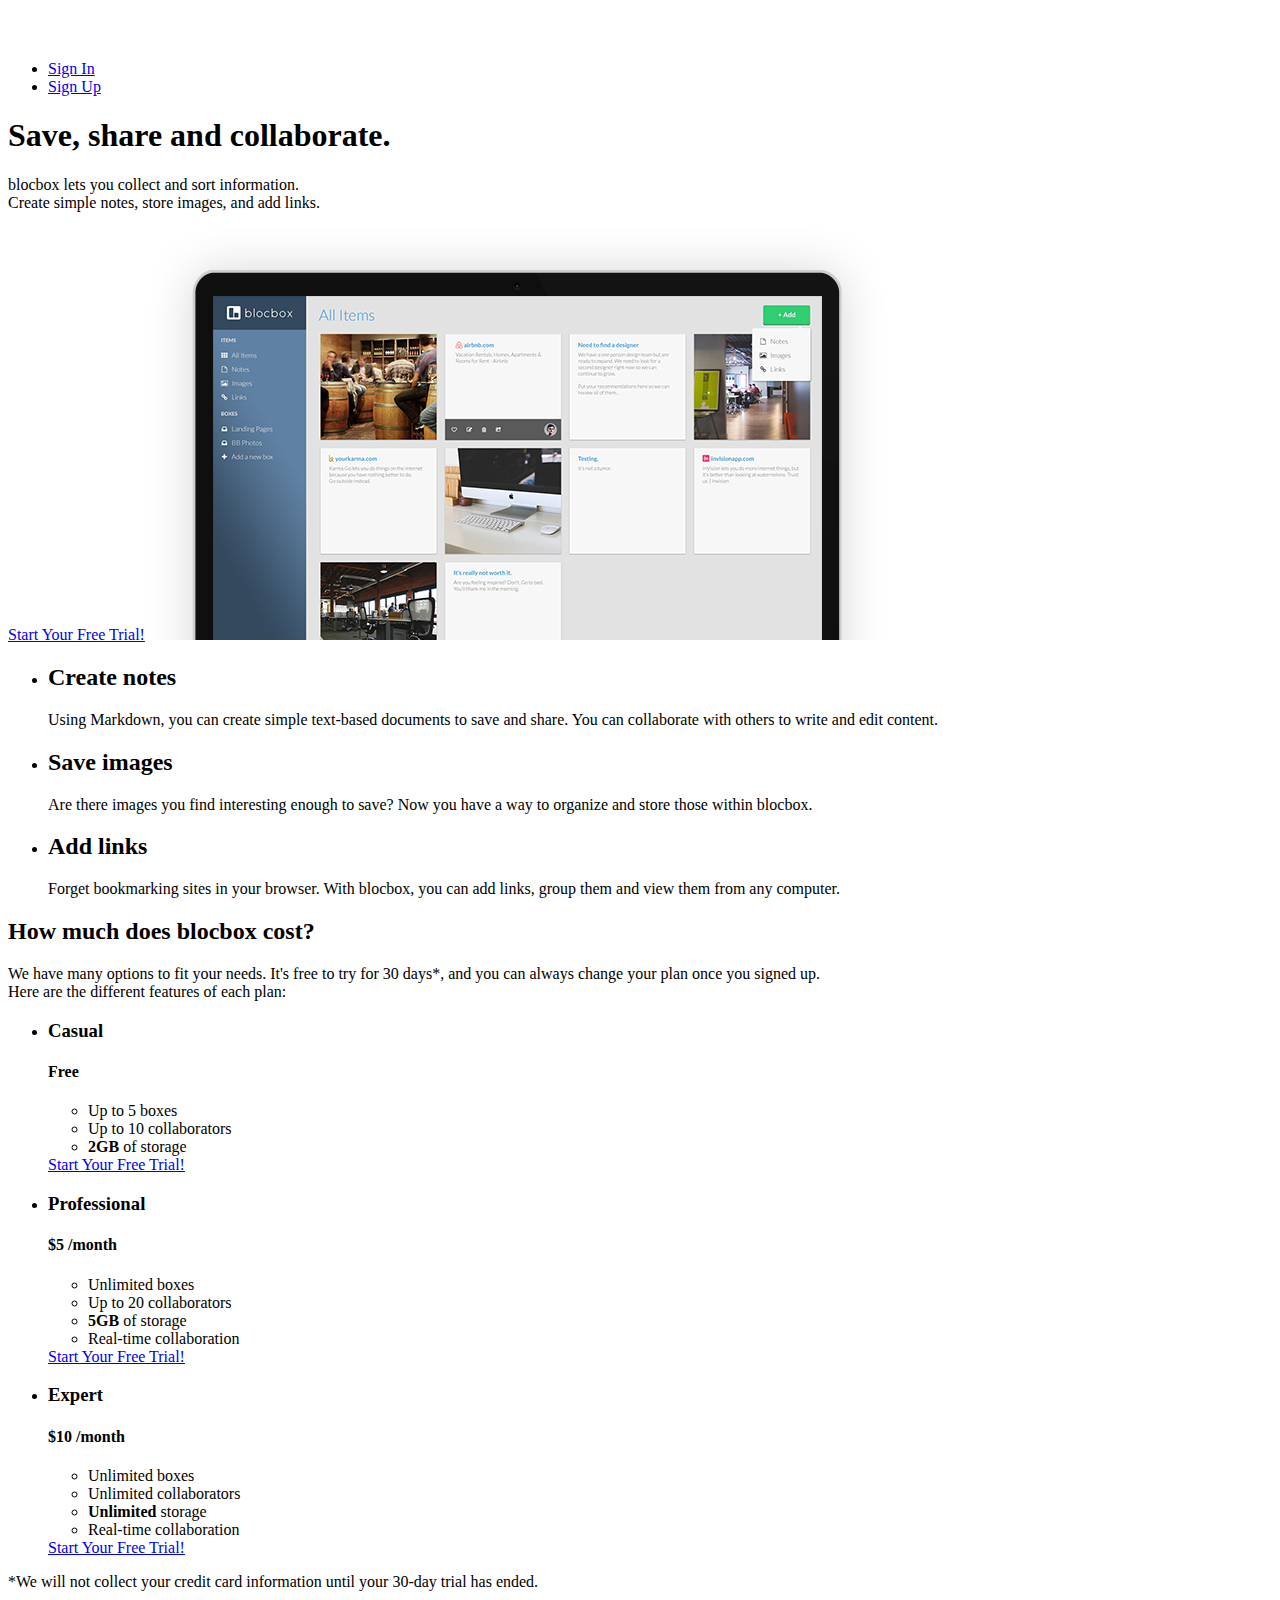
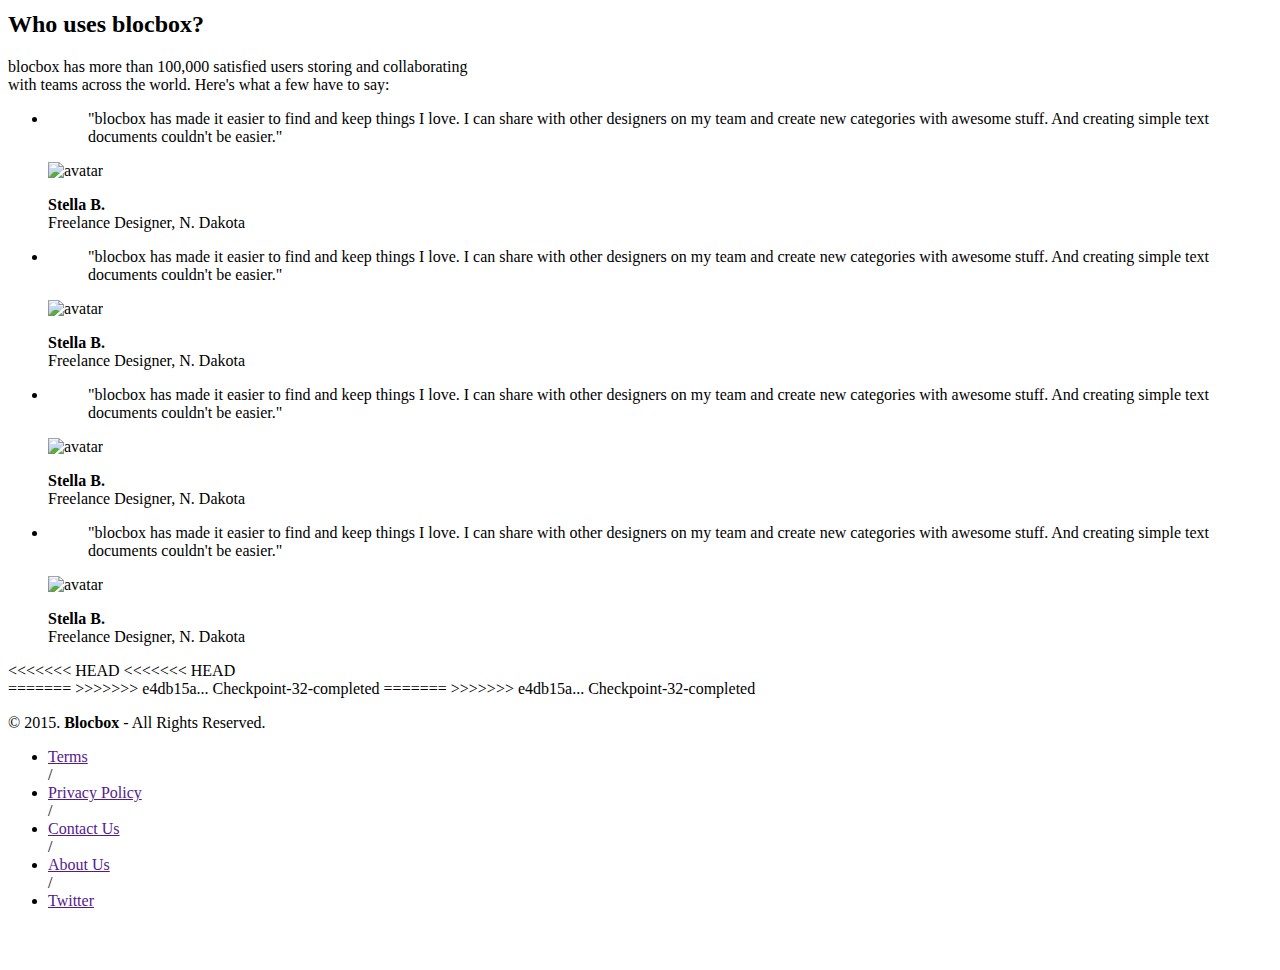
==== commit c7d07628: "Checkpoint-32-completed" ====
--- a/index.html
+++ b/index.html
@@ -136,7 +136,11 @@
 		</ul>
 	</section>
 <<<<<<< HEAD
+<<<<<<< HEAD
  </main>
+=======
+</main>
+>>>>>>> e4db15a... Checkpoint-32-completed
 =======
 </main>
 >>>>>>> e4db15a... Checkpoint-32-completed
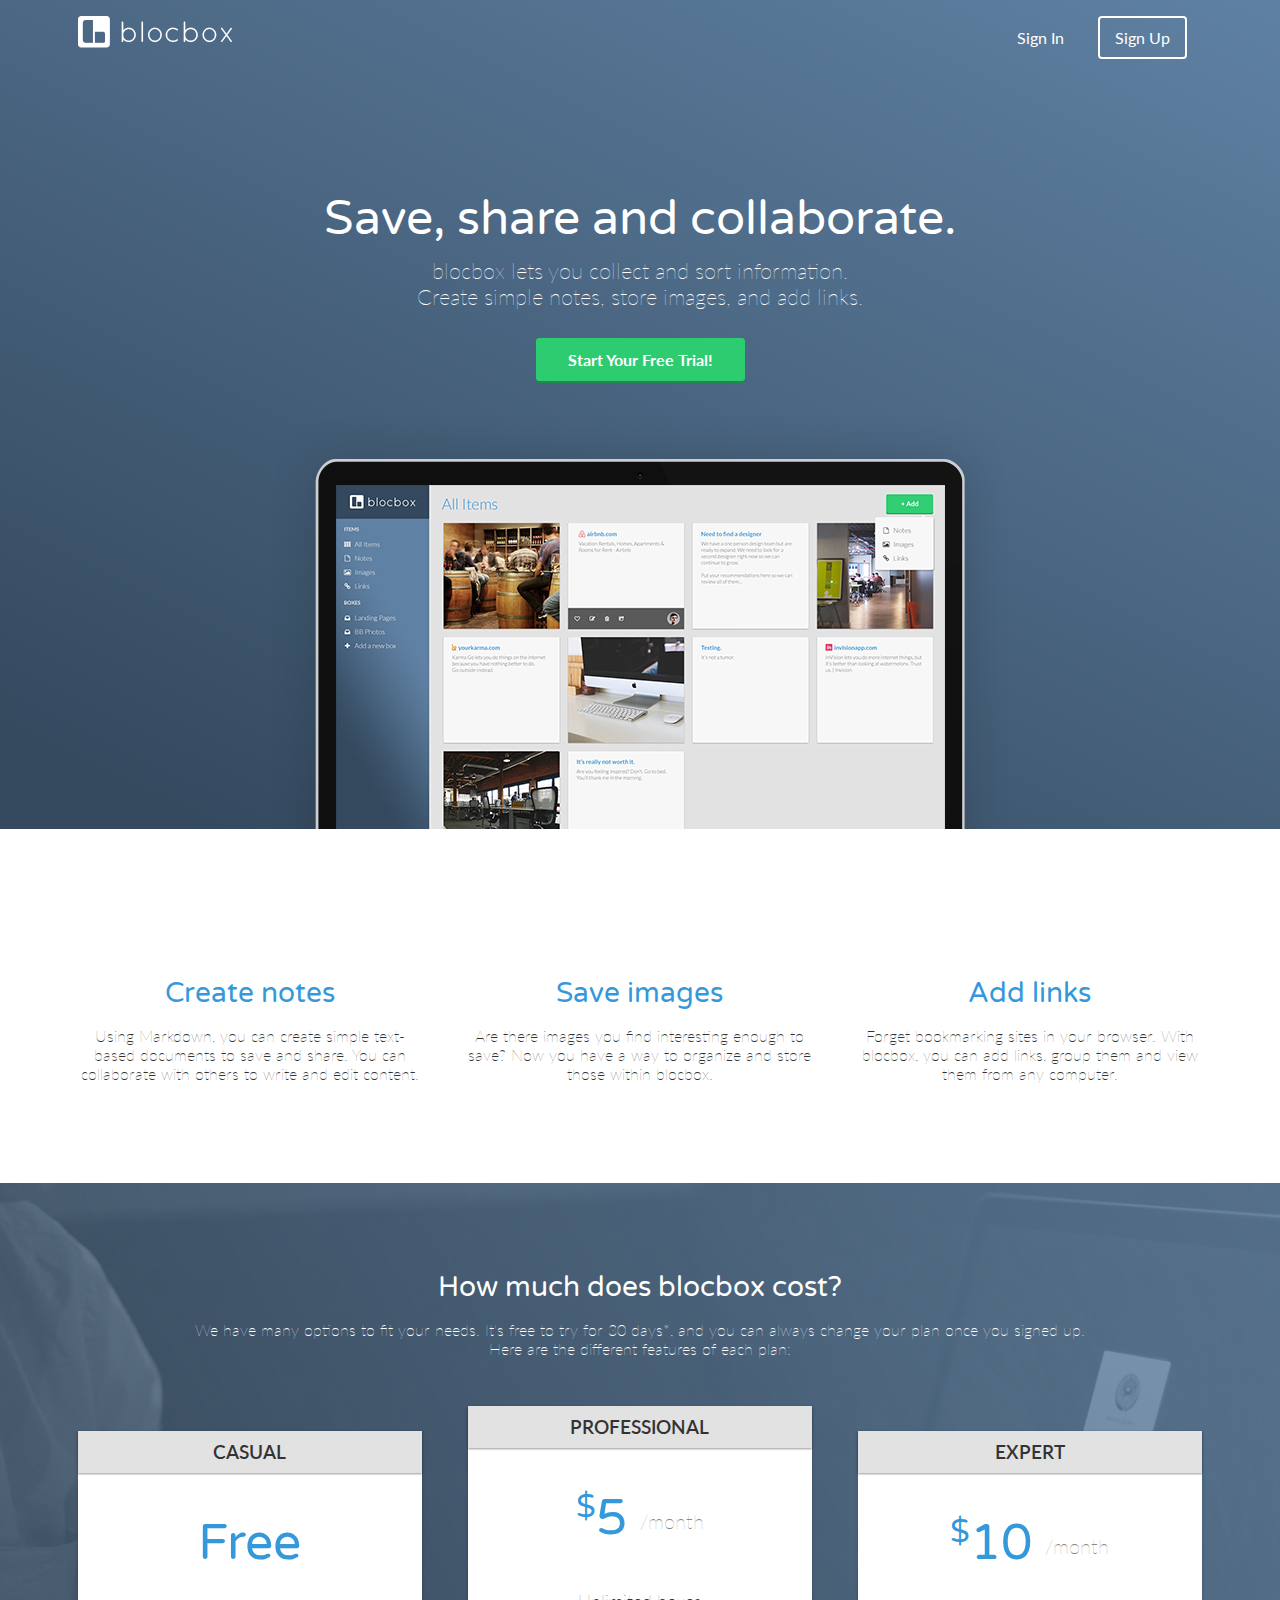
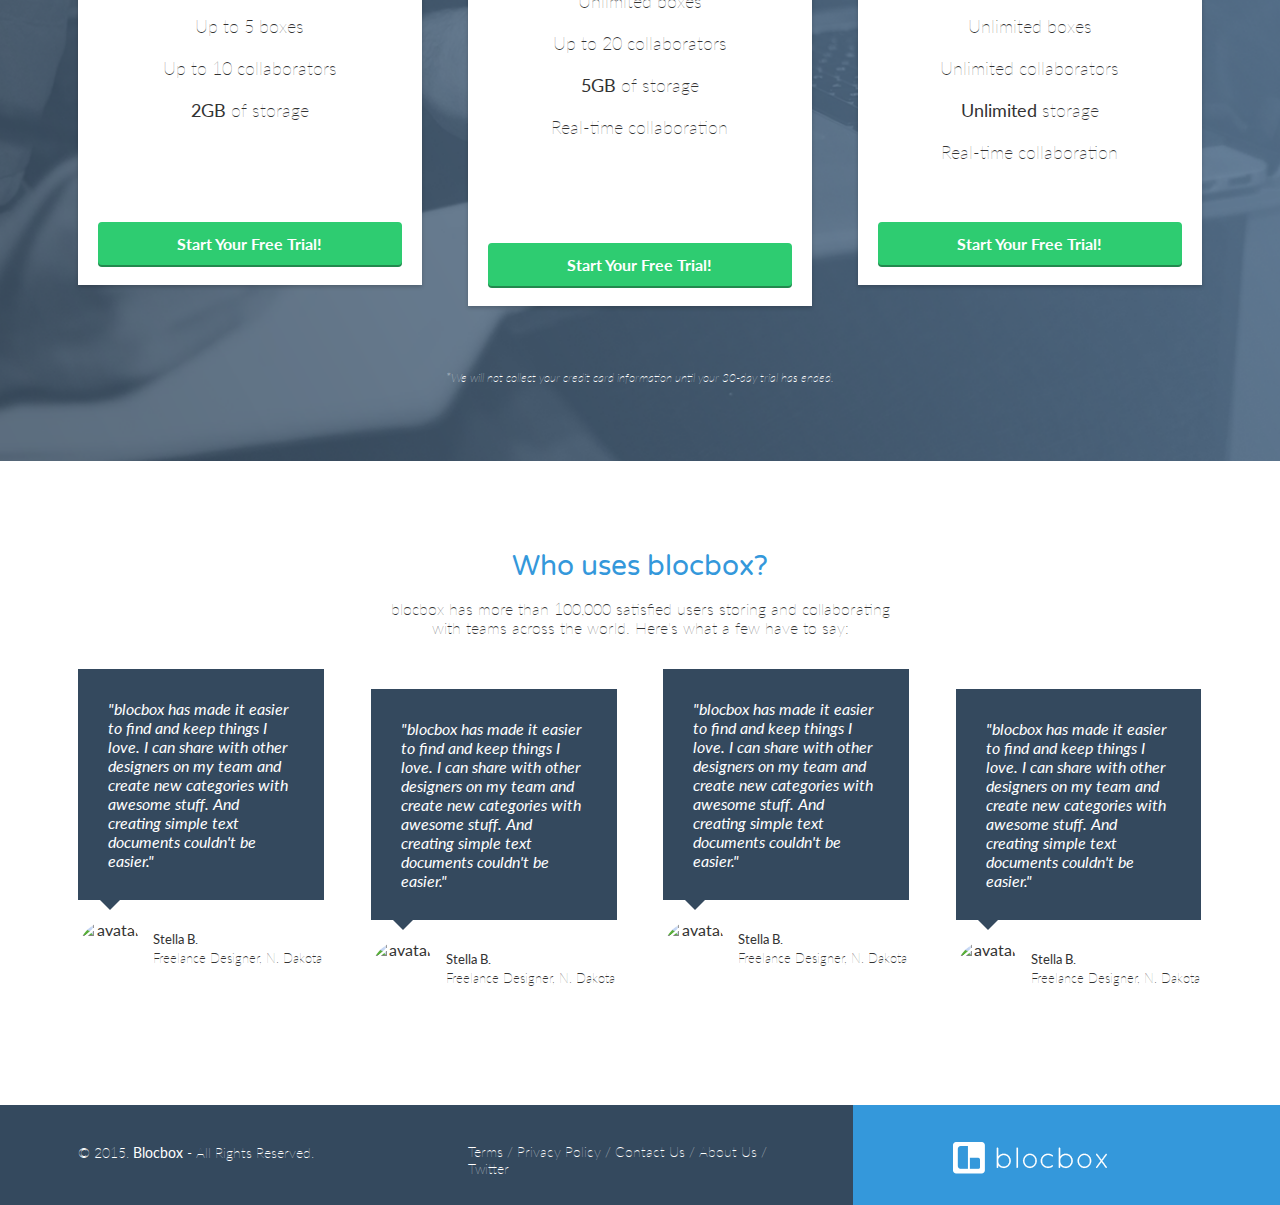
==== commit eae59cc7: "Checkpoint-34-completed" ====
--- a/index.html
+++ b/index.html
@@ -9,6 +9,11 @@
 	<!-- Google Fonts -->
 	<link href="https://fonts.googleapis.com/css?family=Lato:300,400,700|Varela+Round" rel="stylesheet">
 
+	<!-- CSS -->
+	<link rel="stylesheet" href="css/normalize.css">
+	<link rel="stylesheet" href="css/style.css">
+	<link rel="stylesheet" href="css/font-awesome.css">
+	<link rel="stylesheet" href="css/animate.css">
  </head>
  <body>
   <!-- Hero -->
@@ -135,16 +140,9 @@
 			</li>
 		</ul>
 	</section>
-<<<<<<< HEAD
-<<<<<<< HEAD
- </main>
-=======
 </main>
->>>>>>> e4db15a... Checkpoint-32-completed
-=======
-</main>
->>>>>>> e4db15a... Checkpoint-32-completed
-  <!-- Footer -->
+
+<!-- Footer -->
 <footer>
 	<div class="container footer-nav-block">
 		<div class="left-footer-block one-third">
--- a/css/style.css
+++ b/css/style.css
@@ -0,0 +1,614 @@
+html, body{
+   overflow-x: hidden;
+ }
+
+ body {
+   font-family: "Lato", Helvetica, Arial, sans-serif;
+   color:#333333;
+ }
+
+ h1, h2, h3, h4, h5, h6 {
+   font-family: "Varela Round", Helvetica, Arial, sans-serif;
+ }
+
+ h2 {
+   font-size:28px;
+   font-weight: normal;
+   margin-bottom: 5px;
+ }
+
+ p {
+   font-size:16px;
+   line-height: 19px;
+   font-weight: 100;
+ }
+
+ /* GRID */
+ .container {
+   margin-right: auto;
+   margin-left: auto;
+   padding-left: 15px;
+   padding-right: 15px;
+   position: relative;
+ }
+ .container:before,
+ .container:after {
+   content: " ";
+   display: table;
+ }
+ .container:after {
+   clear: both;
+ }
+ .one-half, .one-third, .one-fourth {
+   width:96%;
+   float:left;
+   position:relative;
+   min-height: 1px;
+   margin:0 2% 20px;
+ }
+
+ .hero img {
+  max-width: 100%;
+  height: auto;
+ }
+
+@media (min-width: 768px) {
+   .container {
+     width: 750px;
+   }
+ }
+
+ @media (max-width: 767px) {
+  .one-half {
+    text-align: center;
+  }
+}
+
+@media (min-width: 768px) {
+  .one-half {
+    width:46%;
+  }
+}
+
+@media (min-width: 992px) {
+   .container {
+     width: 970px;
+   }
+   .one-half {
+     width:46%;
+   }
+   .one-third {
+     width:29.33333%;
+   }
+   .one-fourth {
+     width:21%;
+   }
+ }
+
+ @media (min-width: 1200px) {
+   .container {
+     width: 1170px;
+   }
+ }
+
+ @media (min-width: 1900px) {
+   .container {
+     width: 1870px;
+   }
+   header .hero h1 {
+   font-size:52px;
+   }
+   header .hero p {
+   font-size:24px;
+   line-height: 28px;
+   }
+ }
+
+
+  /* HEADER */
+ header {
+   color:#FFFFFF;
+   background: #34495E;
+   background-image: linear-gradient(206deg, #5F81A3 0%, #34495E 94%);
+ }
+ header nav {
+   padding:1em 0;
+ }
+ header nav ul {
+   display:inline;
+   text-align: right;
+   float:right;
+   margin:0;
+ }
+ header nav ul > li {
+   list-style-type: none;
+   display: inline-block;
+   margin:0 15px;
+ }
+ header nav ul > li.btn-outline {
+   padding:10px 15px;
+   border:2px solid #FFFFFF;
+   border-radius: 4px;
+ }
+ header nav ul > li.btn-outline:hover {
+   background:#FFFFFF;
+ }
+ header nav ul > li > a {
+   color:#FFFFFF;
+   text-decoration: none;
+ }
+ header nav ul > li.btn-outline:hover > a {
+   color:#34495E;
+ }
+ header .hero {
+   text-align: center;
+   display:block;
+   position: relative;
+ }
+ header .hero h1 {
+   font-size:48px;
+   font-weight: normal;
+   margin:95px 0 0;
+ }
+ header .hero p {
+   font-size: 22px;
+   line-height: 26px;
+   font-weight: 100;
+   margin:10px 0 40px;
+ }
+ header .hero img {
+   display: block;
+   margin:3em auto 0;
+ }
+
+ @media(max-width: 767px) {
+   header nav ul {
+   float:none;
+   -webkit-padding-start: 15px;
+   }
+ }
+
+ @media(max-width: 991px) {
+  header .hero h1 {
+   margin:0px 0 0;
+   }
+ }
+
+  /* BUTTONS */
+ .btn {
+   border-radius: 4px;
+   color:#FFFFFF;
+   font-weight: 700;
+   text-decoration: none;
+   padding:10px 30px;
+   background: #2ECC71;
+   border: 2px solid #2ECC71;
+   box-shadow: 0px 2px 0px 0px #22894E;
+ }
+
+ /* BENEFITS */
+ .benefits {
+   text-align: center;
+   display:block;
+   position:relative;
+ }
+ .benefits ul {
+   margin: 0 auto;
+   padding:4em 0;
+ }
+ .benefits ul li {
+   list-style-type: none;
+   display: inline-block;
+ }
+ .benefits i {
+   color:#3498DB;
+   font-size:60px;
+   margin:0;
+   vertical-align: middle;
+ }
+ .benefits h2 {
+   color:#3498DB;
+ }
+
+  /* PRICING */
+ .pricing {
+   background: #34495E url("../images/background.png") top center no-repeat;
+   background: url("../images/background.png") top center no-repeat, linear-gradient(206deg, #5F81A3 0%, #34495E 94%);
+   background-size:cover;
+   text-align: center;
+   padding:4em 0;
+ }
+ .pricing h2, .pricing p {
+   color:#FFFFFF;
+ }
+ .pricing ul {
+   margin:0 auto;
+   padding:2em 0;
+ }
+ .pricing ul li {
+   list-style-type: none;
+ }
+
+ .box {
+   padding:0 15px 15px;
+   background: #FFFFFF;
+   box-shadow: 0px 2px 4px 0px rgba(0,0,0,0.20);
+   min-height: 439px;
+   position: relative;
+   margin-top: 25px;
+ }
+
+ .box h3 {
+   font-family: "Lato", Helvetica, Arial, sans-serif;
+   font-weight: 600;
+   text-transform: uppercase;
+   background: #E2E2E2;
+   box-shadow: 0px 1px 2px 0px rgba(0,0,0,0.40);
+   left:0;
+   right:0;
+   top:0;
+   text-align: center;
+   margin:0 -15px 40px;
+   padding:10px 0;
+ }
+
+ .box h4 {
+   font-size:50px;
+   font-weight: normal;
+   margin:40px 0 10px;
+   color:#3498DB;
+ }
+ .box h4 span {
+   font-size:32px;
+   vertical-align: top;
+ }
+ .box h4 span.month {
+   font-family: "Lato", Helvetica, Arial, sans-serif;
+   font-weight: 100;
+   color:#888888;
+   font-size:20px;
+   vertical-align: middle;
+ }
+ .box ul li {
+   font-size:18px;
+   margin-bottom:20px;
+   font-weight: 100;
+ }
+
+ .box .btn {
+   position:absolute;
+   bottom:20px;
+   left:20px;
+   right:20px;
+ }
+ .small {
+   font-size: 12px;
+   color: #FEFEFE;
+   line-height: 15px;
+   font-style:italic;
+ }
+
+  @media(min-width: 992px) {
+    .box.middle {
+     min-height: 485px;
+     margin-top:0px;
+   }
+ }
+  /* TESTIMONIALS */
+ .testimonials {
+   padding:4em 0;
+   text-align: center;
+ }
+ .testimonials h2 {
+   color:#3498DB;
+ }
+ .testimonials ul li {
+   list-style-type: none;
+ }
+ .testimonials blockquote {
+   color:#FFFFFF;
+   text-align: left;
+   font-style: italic;
+   background:#34495E;
+   position: relative;
+   padding:30px;
+   width:auto;
+   margin:0;
+ }
+ .testimonials blockquote:after {
+   top: 100%;
+   left: 13%;
+   border: solid transparent;
+   content: " ";
+   height: 0;
+   width: 0;
+   position: absolute;
+   pointer-events: none;
+   border-top-color: #34495E;
+   border-width: 10px;
+   margin-left: -10px;
+ }
+
+ .testimonials img {
+   height: 65px;
+   width: 65px;
+   border-radius:50%;
+   float: left;
+   display: inline-block;
+   margin:20px 10px 0 0;
+ }
+ .testimonials p.name {
+   float: left;
+   display: inline-block;
+   text-align: left;
+   font-size:13px;
+   margin-top: 30px;
+ }
+
+ @media(min-width: 992px) {
+   .testimonials li:nth-child(even) {
+    margin-top:20px;
+   }
+ }
+ /* FOOTER */
+ footer {
+   background-color: #34495E;
+   background-image: linear-gradient(to top,
+      #3498DB 0%, #3498DB 50%, #34495E 50%, #34495E 100%);
+   color: #FFFFFF;
+   height: 150px;
+   position: relative;
+   overflow: hidden;
+   z-index: 0;
+ }
+ footer p, footer nav ul {
+   font-size:14px;
+   font-weight:100;
+   text-align: center;
+   margin: 10px auto 0;
+ }
+ footer nav ul li {
+   list-style-type: none;
+   display: inline;
+ }
+ footer nav ul li a {
+   color:#FFFFFF;
+   text-decoration: none;
+ }
+ footer .right-footer-block {
+   background-color: transparent;
+ }
+ footer .logo{
+   padding: 2.35em 0;
+   margin: 0 auto;
+   display: block;
+ }
+ @media (max-width: 991px) {
+  footer nav ul {
+    -webkit-padding-start: 0px;
+  }
+  .left-footer-block.one-third {
+    margin: 0px;
+  }
+  .link-block.middle-footer-block.one-third {
+    margin: 0px;
+  }
+ }
+
+ @media (min-width: 992px){
+   footer{
+     background-color: #3498DB;
+     background-image: linear-gradient(to left,
+        #3498DB 0%, #3498DB 33.33337%, #34495E 33.33337%, #34495E 100%);
+     height: 100px;
+   }
+   footer p, footer nav ul{
+     padding: 2em 0;
+     text-align: left;
+   }
+   footer .right-footer-block {
+     background-color: #3498DB;
+   }
+ }
+
+ /* DASHBOARD */
+ .dashboard {
+   background:#F7F7F7;
+ }
+ .left-nav {
+   height: 100vh;
+   width:14.66666667%;
+   color:#FFFFFF;
+   background: #34495E;
+   background-image: linear-gradient(206deg, #5F81A3 0%, #34495E 94%);
+   float:left;
+   position: fixed;
+   display:block;
+ }
+ .left-nav .site-logo {
+   padding:20px 0;
+   background:#34495E;
+   display:block;
+   text-align: center;
+ }
+ .left-nav .items {
+   padding:0 6%;
+ }
+ .left-nav .items p {
+   font-weight: 600;
+   text-transform: uppercase;
+   font-size: 12px;
+   color: #E2E2E2;
+   line-height: 15px;
+ }
+ .left-nav .items ul {
+   margin:0 0 40px;
+   padding:0;
+ }
+ .left-nav .items ul li {
+   list-style-type: none;
+   margin-bottom: 15px;
+ }
+ .left-nav .items ul li a {
+   color:#FFFFFF;
+   text-decoration: none;
+   font-weight: 100;
+ }
+ .left-nav .items ul li a i {
+   width:16px;
+   text-align: center;
+   margin-right:8px;
+ }
+
+ /* LEFT NAVBAR SETTINGS */
+ .left-nav .settings {
+   position:absolute;
+   background:#22303E;
+   width:100%;
+   bottom:0;
+   left:0;
+   right:0;
+   padding:10px 0;
+ }
+ .left-nav .settings img {
+   height:35px;
+   width:35px;
+   border-radius: 50%;
+   margin-left:10px;
+   display: inline-block;
+ }
+ .left-nav .settings p {
+   display: inline-block;
+   vertical-align: top;
+   padding-top: 8px;
+   font-weight: 400;
+   margin:0 0 0 10px;
+ }
+ .left-nav .settings a {
+   color:#FFFFFF;
+   text-decoration: none;
+   text-align: right;
+   float: right;
+   margin-right:10px;
+   margin-top:8px;
+ }
+
+ /* CONTENT */
+ .content {
+   padding:6em 1% 1.5em;
+   float:right;
+   width:98%;
+   position: relative;
+ }
+ .content .header {
+   margin:0 1% 20px;
+ }
+ .content .header h1 {
+   font-family: "Lato", Helvetica, Arial, sans-serif;
+   font-weight: 100;
+   margin:0 0 30px;
+   font-size: 36px;
+   color: #3498DB;
+   line-height: 44px;
+   float: left;
+   display:inline-block;
+ }
+ .content .header > a {
+   float:right;
+ }
+ .content-item {
+   width:96%;
+   margin:0 2% 25px;
+   float:left;
+   display:block;
+ }
+ .item-box {
+   display:block;
+   height:230px;
+   background: #FFFFFF;
+   box-shadow: 0px 1px 3px 0px rgba(0,0,0,0.40);
+   position: relative;
+   overflow: hidden;
+   padding:20px;
+ }
+
+ /* Larger Mobile Devices */
+ @media (min-width:460px) {
+   .content {
+     padding:1.5em 1%;
+     float:right;
+     width:90%;
+     position: relative;
+   }
+   .content-item {
+     width:46%;
+     margin:0 2% 25px;
+     float:left;
+     display:block;
+   }
+ }
+/* Tablets */
+ @media (min-width:768px) {
+   .content {
+     padding:1.5em 5%;
+     float:right;
+     width:90%;
+     position: relative;
+   }
+   .content > .container {
+     width:700px;
+   }
+   .content-item {
+     width:31.33333%;
+     margin:0 1% 25px;
+   }
+ }
+/* Laptops and Desktops */
+ @media (min-width:992px) {
+   .content {
+     padding:1.5em 1%;
+     float:right;
+     width:83.33333333%;
+     position: relative;
+   }
+   .content > .container {
+     width:auto;
+   }
+   .content-item {
+     width:23%;
+     margin:0 1% 25px;
+   }
+ }
+ 
+ .item-box > img {
+   position:absolute;
+   height:100%;
+   width:auto;
+   top:0;
+   left:0;
+   right:0;
+ }
+ .item-box h2 {
+   font-family: 'Lato', Helvetica, Arial, sans-serif;
+   font-weight: 700;
+   font-size: 15px;
+   line-height: 17px;
+   margin:0;
+ }
+ .item-box h2 a {
+   color: #3498DB;
+   text-decoration: none;
+ }
+ .item-box h2 img {
+   width:16px;
+   height:16px;
+   position:relative;
+   top:2px;
+   margin-right:5px;
+ }
+ .item-box p {
+   font-size: 14px;
+   color: #333333;
+   line-height: 18px;
+   margin:5px 0 0;
+ }